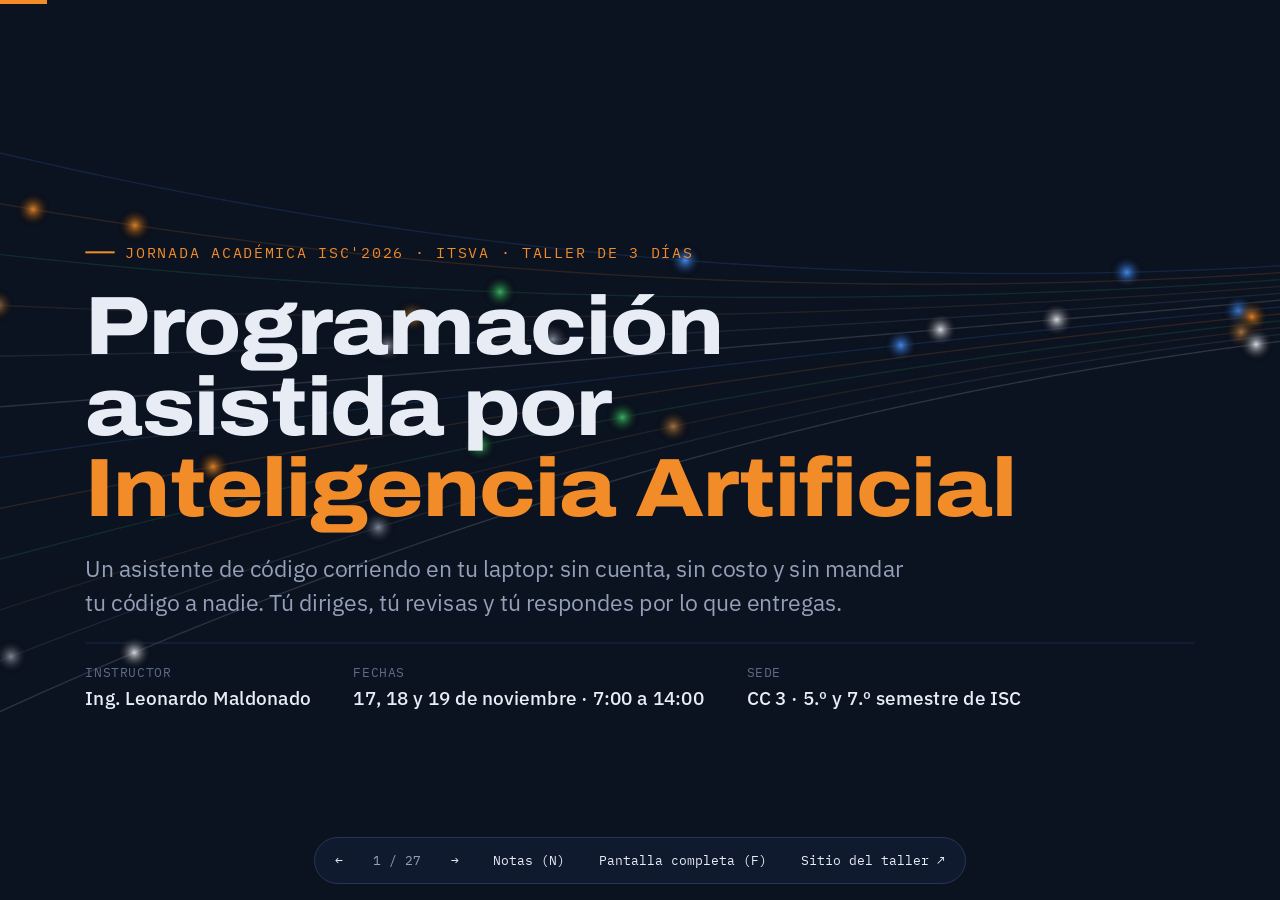
==== presentacion.html @ 558e0e66 "Presentación del taller con motion graphics sobre LLM y Ollama 27 diapositivas en presentacion.html:" ====
<!doctype html>
<html lang="es">
<head>
<meta charset="utf-8">
<meta name="viewport" content="width=device-width, initial-scale=1">
<title>Programación asistida por IA · Presentación · ITSVA</title>
<link rel="preconnect" href="https://fonts.googleapis.com">
<link rel="preconnect" href="https://fonts.gstatic.com" crossorigin>
<link rel="stylesheet" href="https://fonts.googleapis.com/css2?family=Archivo:wdth,wght@62..125,300..900&family=IBM+Plex+Mono:wght@400;500;600&family=IBM+Plex+Sans:wght@400;500;600&display=swap">
<style>
/* Escenario fijo 1920×1080 escalado al viewport; una diapositiva activa a la vez.
   Teclas: ← → espacio · N notas · F pantalla completa. Hash #sN enlaza una diapositiva. */
:root{
  color-scheme: dark;
  --ink:#0b1220; --ink-2:#121c31; --ink-3:#18243d; --line:#26365a;
  --paper:#e8edf5; --muted:#93a0b8; --dim:#5d6b86;
  --orange:#f28c28; --blue:#4a94ff; --green:#3fbf6a; --brown:#b07a45; --slate:#8a94a6;
  --alert:#ff6b5e; --aqua:#3cc6c0; --violet:#a98bff;
  --display:'Archivo','Arial Narrow','Helvetica Neue',Arial,sans-serif;
  --body:'IBM Plex Sans','Segoe UI',Roboto,Helvetica,Arial,sans-serif;
  --mono:'IBM Plex Mono',ui-monospace,'SFMono-Regular',Menlo,Consolas,monospace;
}
html,body{height:100%}
body{margin:0;background:var(--ink);color:var(--paper);font-family:var(--body);overflow:hidden;-webkit-font-smoothing:antialiased}
*{box-sizing:border-box}
h1,h2,h3,p{margin:0}
.viewport{position:fixed;inset:0;display:grid;place-items:center;overflow:hidden}
.stage{position:absolute;left:50%;top:50%;width:1920px;height:1080px;transform-origin:center center;transform:translate(-50%,-50%)}

/* ---------- diapositivas ---------- */
.slide{position:absolute;inset:0;padding:120px 128px 150px;display:flex;flex-direction:column;gap:44px;
  opacity:0;visibility:hidden;transform:translateX(40px);transition:opacity .55s ease,transform .55s cubic-bezier(.2,.7,.2,1),visibility 0s linear .55s;background:var(--ink)}
.slide.active{opacity:1;visibility:visible;transform:none;transition:opacity .55s ease,transform .55s cubic-bezier(.2,.7,.2,1),visibility 0s}
.slide.prev{transform:translateX(-40px)}
.slide .notes{display:none}

.eyebrow{font-family:var(--mono);font-size:22px;letter-spacing:.14em;text-transform:uppercase;color:var(--orange);display:flex;align-items:center;gap:16px}
.eyebrow::before{content:"";width:44px;height:3px;background:currentColor}
.h-xl{font-family:var(--display);font-stretch:112%;font-weight:800;font-size:124px;line-height:.98;letter-spacing:-.01em;text-wrap:balance}
.h-l{font-family:var(--display);font-stretch:108%;font-weight:750;font-size:76px;line-height:1.04;letter-spacing:-.005em;text-wrap:balance;max-width:1500px}
.h-m{font-family:var(--display);font-stretch:100%;font-weight:700;font-size:36px;line-height:1.15}
.lead{font-size:34px;line-height:1.45;color:var(--muted);max-width:1250px}
.body{font-size:27px;line-height:1.5;color:var(--muted)}
.mono{font-family:var(--mono)}
.o{color:var(--orange)} .b{color:var(--blue)} .g{color:var(--green)} .a{color:var(--alert)} .v{color:var(--violet)}
.dim-t{color:var(--dim)}

/* revelado escalonado */
.r{opacity:0;transform:translateY(26px)}
.active .r{animation:rise .8s cubic-bezier(.2,.7,.2,1) forwards;animation-delay:var(--d,0s)}
@keyframes rise{to{opacity:1;transform:none}}
@keyframes grow{to{transform:scaleX(1)}}
@keyframes blink{50%{opacity:0}}

/* ---------- portada ---------- */
#fiber,#fiber2{position:absolute;inset:0;width:1920px;height:1080px}
.cover{justify-content:flex-end;gap:36px}
.cover .h-xl{max-width:1500px}
.cover-meta{display:flex;gap:64px;align-items:flex-end;border-top:1px solid var(--line);padding-top:32px}
.cover-meta div{display:flex;flex-direction:column;gap:6px}
.cover-meta .k{font-family:var(--mono);font-size:19px;color:var(--dim);letter-spacing:.1em;text-transform:uppercase}
.cover-meta .v{font-size:29px;font-weight:500;color:var(--paper)}

/* ---------- divisores ---------- */
.divider{justify-content:center;gap:28px}
.divider .num{font-family:var(--display);font-stretch:125%;font-weight:900;font-size:260px;line-height:.8;color:transparent;-webkit-text-stroke:2px var(--line)}
.divider .h-xl{font-size:110px}
.divider .strand{position:absolute;left:0;right:0;top:50%;height:2px;background:linear-gradient(90deg,transparent,var(--orange) 40%,transparent);opacity:0}
.divider.active .strand{animation:strand 2.2s ease-out .2s forwards}
@keyframes strand{0%{opacity:0;transform:scaleX(0)}40%{opacity:.6}100%{opacity:.18;transform:scaleX(1)}}

/* ---------- quién soy ---------- */
.me{display:grid;grid-template-columns:1fr 760px;gap:80px;align-items:start;flex:1}
.me-id{display:flex;flex-direction:column;gap:30px;min-width:0}
.skills{display:flex;flex-direction:column;gap:22px}
.skill{border-left:4px solid var(--c);background:var(--ink-2);border-radius:0 14px 14px 0;padding:26px 30px;display:flex;flex-direction:column;gap:16px}
.skill h3{font-family:var(--display);font-weight:700;font-size:32px}
.skill p{font-size:24px;line-height:1.45;color:var(--muted)}
.chips{display:flex;flex-wrap:wrap;gap:8px}
.chips span{font-family:var(--mono);font-size:20px;padding:7px 12px;border-radius:5px;background:var(--ink-3);color:var(--paper)}

/* ---------- agenda 3 días ---------- */
.days{display:grid;grid-template-columns:repeat(3,1fr);gap:28px}
.day{background:var(--ink-2);border:1px solid var(--line);border-top:5px solid var(--c);border-radius:16px;padding:28px 30px;display:flex;flex-direction:column;gap:14px}
.day .k{font-family:var(--mono);font-size:19px;letter-spacing:.12em;text-transform:uppercase;color:var(--c)}
.day h3{font-family:var(--display);font-weight:700;font-size:36px;line-height:1.1}
.day ul{margin:6px 0 0;padding:0;list-style:none;display:flex;flex-direction:column;gap:9px}
.day li{display:grid;grid-template-columns:120px 1fr;gap:14px;font-size:22px;line-height:1.35;color:var(--muted)}
.day li b{font-family:var(--mono);font-weight:500;color:var(--dim);font-size:19px;padding-top:2px}
.day li.hot{color:var(--paper)}
.day li.hot b{color:var(--c)}
.ag-bar{display:flex;height:16px;gap:4px}
.ag-bar span{flex:var(--w) 1 0;background:var(--c);border-radius:4px;transform-origin:left;transform:scaleX(0)}
.active .ag-bar span{animation:grow .7s cubic-bezier(.2,.7,.2,1) forwards;animation-delay:var(--d)}

/* ---------- nube vs local ---------- */
.vs{display:grid;grid-template-columns:1fr 1fr;gap:40px}
.vs-col{background:var(--ink-2);border:1px solid var(--line);border-radius:18px;padding:26px 30px 30px;display:flex;flex-direction:column;gap:12px}
.vs-col.local{border-color:var(--green)}
.vs-svg{width:100%;height:auto}
.vs-svg .vt{font-family:var(--body);font-size:24px;font-weight:600;fill:var(--paper)}
.vs-svg .vs-sub{font-family:var(--mono);font-size:18px;fill:var(--muted)}
.vs-col h3{font-family:var(--display);font-weight:700;font-size:34px}
.vs-list{margin:0;padding-left:26px;font-size:24px;line-height:1.6;color:var(--muted)}

/* ---------- LLM: siguiente token ---------- */
.tok{display:grid;grid-template-columns:1fr 640px;gap:64px;align-items:start}
.tok-left{display:flex;flex-direction:column;gap:26px}
.tok-prompt{background:#070c16;border:1px solid var(--line);border-radius:14px;padding:26px 30px;font-size:34px;font-family:var(--mono)}
.tok-prompt .kw{color:var(--blue)}
.tok-cur{color:var(--orange);animation:blink 1s steps(1) infinite}
.tok-bars{display:flex;flex-direction:column;gap:14px}
.tb{display:grid;grid-template-columns:200px 1fr 90px;gap:18px;align-items:center;font-size:28px}
.tb span{font-family:var(--mono);color:var(--muted)}
.tb i{height:30px;border-radius:6px;background:var(--line);width:calc(var(--p) * 1%);transform-origin:left;transform:scaleX(0)}
.active .tb i{animation:grow .8s cubic-bezier(.2,.7,.2,1) forwards;animation-delay:var(--d)}
.tb b{font-family:var(--mono);font-weight:500;color:var(--muted);font-size:24px}
.tb.top span,.tb.top b{color:var(--orange)} .tb.top i{background:var(--orange)}
.tok-note{font-size:20px;color:var(--dim)}
.tok-right{display:flex;flex-direction:column;gap:18px}
.tk{background:var(--ink-2);border:1px solid var(--line);border-radius:14px;padding:22px 26px;display:flex;flex-direction:column;gap:8px}
.tk .k{font-family:var(--mono);font-size:18px;letter-spacing:.1em;text-transform:uppercase;color:var(--orange)}
.tk p{font-size:24px;line-height:1.45;color:var(--muted)} .tk p b{color:var(--paper)}

/* ---------- LLM: tokens y ventana de contexto ---------- */
.ctx{display:flex;flex-direction:column;gap:34px}
.toks{display:flex;flex-wrap:wrap;gap:10px;font-family:var(--mono);font-size:26px}
.toks span{padding:10px 14px;border-radius:8px;background:var(--ink-2);border:1px solid var(--line);opacity:0;transform:scale(.6)}
.active .toks span{animation:pop .45s cubic-bezier(.2,.8,.2,1.3) forwards;animation-delay:calc(.5s + var(--i) * .09s)}
.toks span:nth-child(odd){color:var(--blue)} .toks span:nth-child(even){color:var(--aqua)}
@keyframes pop{to{opacity:1;transform:none}}
.toks-note{font-size:22px;color:var(--dim);display:flex;gap:12px;align-items:center}
.window{position:relative;padding:30px 0 10px}
.win-track{display:grid;grid-template-columns:repeat(14,1fr);gap:8px}
.win-track span{height:54px;border-radius:8px;background:var(--ink-3);border:1px solid var(--line);display:grid;place-items:center;font-family:var(--mono);font-size:19px;color:var(--dim);transition:opacity .4s}
.win-track span.old{opacity:.25}
.win-frame{position:absolute;top:18px;height:78px;border:3px solid var(--orange);border-radius:12px;width:calc((100% - 8px * 13) / 14 * 6 + 8px * 5 + 24px);left:-12px;box-shadow:0 0 0 6px rgba(242,140,40,.12)}
.active .win-frame{animation:slide 7s cubic-bezier(.4,0,.2,1) 2.4s infinite alternate}
@keyframes slide{to{transform:translateX(calc((100% - 24px) / 6 * 8 + 8px * 8))}}
.win-frame::after{content:"lo que el modelo ve ahora";position:absolute;left:0;top:-36px;font-family:var(--mono);font-size:17px;letter-spacing:.1em;text-transform:uppercase;color:var(--orange);white-space:nowrap}
.win-cap{display:grid;grid-template-columns:1fr 1fr;gap:28px;margin-top:10px}
.win-cap div{background:var(--ink-2);border:1px solid var(--line);border-radius:14px;padding:20px 26px;font-size:24px;line-height:1.45;color:var(--muted)}
.win-cap b{color:var(--paper)}

/* ---------- LLM: entrenamiento → pesos ---------- */
.train{width:1664px;height:470px}
.train rect.box{fill:var(--ink-2);stroke:var(--line);stroke-width:2}
.train rect.main{fill:#0e1626;stroke:var(--orange);stroke-width:3}
.train .k{font-family:var(--mono);font-size:17px;letter-spacing:.12em;fill:var(--dim)}
.train .t{font-family:var(--body);font-size:22px;font-weight:500;fill:var(--paper)}
.train .s{font-family:var(--mono);font-size:18px;fill:var(--muted)}
.train .big{font-family:var(--display);font-weight:800;font-size:38px;fill:var(--orange)}
.train .l{fill:none;stroke:var(--line);stroke-width:3}
.train .w{fill:var(--line);opacity:.35}
.active .train .w{animation:light 2.6s ease-in-out infinite;animation-delay:calc(var(--i) * .13s)}
@keyframes light{0%,100%{fill:var(--line);opacity:.35}50%{fill:var(--orange);opacity:1}}
.train .gear{transform-box:fill-box;transform-origin:center}
.active .train .gear{animation:spin 6s linear infinite}
@keyframes spin{to{transform:rotate(360deg)}}

/* ---------- LLM: Ollama ---------- */
.olla{width:1664px;height:440px}
.olla rect{fill:var(--ink-2);stroke:var(--line);stroke-width:2}
.olla rect.ol-main{fill:#0e1626;stroke:var(--orange);stroke-width:3}
.olla rect.ol-in{fill:var(--ink-3)} .olla rect.ol-in.hl{stroke:var(--orange)} .olla rect.me{stroke:var(--green)}
.olla .ol-l{fill:none;stroke:var(--line);stroke-width:3}
.olla .ol-k{font-family:var(--mono);font-size:17px;letter-spacing:.12em;fill:var(--dim)}
.olla .ol-t{font-family:var(--body);font-size:22px;font-weight:500;fill:var(--paper)}
.olla .ol-s{font-family:var(--mono);font-size:18px;fill:var(--muted)}
.olla .ol-c{font-family:var(--mono);font-size:20px;fill:var(--orange)}
.olla .ol-big{font-family:var(--display);font-weight:800;font-size:40px;fill:var(--orange)}

/* ---------- LLM: memoria ---------- */
.ram{position:relative;display:flex;flex-direction:column;gap:16px;padding-top:40px;--lab:520px}
.ram-axis{position:absolute;left:var(--lab);right:0;top:0;height:100%;pointer-events:none}
.ram-axis span{position:absolute;left:calc(var(--x) * 1%);top:0;transform:translateX(-50%);white-space:nowrap;font-family:var(--mono);font-size:18px;color:var(--dim)}
.ram-axis span::after{content:"";position:absolute;left:50%;top:30px;height:340px;border-left:1px dashed var(--line)}
.ram-axis span:last-child::after{left:100%}
.ram-row{display:grid;grid-template-columns:var(--lab) 1fr;align-items:center}
.ram-n{font-family:var(--mono);font-size:24px;color:var(--paper);display:flex;flex-direction:column;gap:2px}
.ram-n small{font-family:var(--body);font-size:18px;color:var(--dim)}
.ram-t{display:flex;align-items:center;gap:14px}
.ram-t i{display:block;height:34px;width:calc(var(--w) * 1%);background:var(--blue);border-radius:0 6px 6px 0;transform-origin:left;transform:scaleX(0)}
.active .ram-t i{animation:grow .8s cubic-bezier(.2,.7,.2,1) forwards;animation-delay:var(--d)}
.ram-t b{font-family:var(--mono);font-weight:500;font-size:22px;color:var(--muted)}
.ram-row.hot .ram-t i{background:var(--orange)} .ram-row.hot .ram-n,.ram-row.hot .ram-t b{color:var(--orange)}
.ram-row.ok .ram-t i{background:var(--green)}
.ram-line{margin-left:var(--lab);display:flex;justify-content:flex-end;border-top:3px solid var(--alert);padding-top:10px}
.ram-line span{font-size:20px;color:var(--alert)}
.ram-foot .body{font-size:22px;max-width:1400px}

/* ---------- LLM: alucinación ---------- */
.halu{display:grid;grid-template-columns:1fr 620px;gap:60px;align-items:start}
.chat{display:flex;flex-direction:column;gap:16px}
.q{align-self:flex-end;background:#1d3b6e;border-radius:18px 18px 4px 18px;padding:18px 26px;font-size:27px;max-width:85%}
.ai{background:#070c16;border:1px solid var(--line);border-radius:14px;padding:26px 30px;font-family:var(--mono);font-size:21px;line-height:1.7;color:var(--paper);white-space:pre-wrap;overflow:hidden;position:relative;min-height:180px}
.ai .cur{display:inline-block;width:12px;height:24px;background:var(--orange);vertical-align:-4px;animation:blink 1s steps(1) infinite}
.stamp{position:absolute;right:26px;bottom:22px;transform:rotate(-6deg) scale(2);opacity:0;border:4px solid var(--alert);color:var(--alert);border-radius:10px;padding:8px 18px;font-family:var(--display);font-weight:800;font-size:30px;letter-spacing:.04em;text-transform:uppercase;background:rgba(7,12,22,.85)}
.active .stamp{animation:stamp .5s cubic-bezier(.2,.8,.2,1.2) forwards;animation-delay:var(--d,5.5s)}
@keyframes stamp{to{opacity:1;transform:rotate(-6deg) scale(1)}}
.halu-right{display:flex;flex-direction:column;gap:18px}
.lim-col{background:var(--ink-2);border:1px solid var(--line);border-radius:16px;padding:28px 30px;display:flex;flex-direction:column;gap:16px}
.lim-col.ok{border-color:var(--green)}
.lim-col .k{font-family:var(--mono);font-size:19px;letter-spacing:.1em;text-transform:uppercase}
.lim-col ul{margin:0;padding-left:26px;display:flex;flex-direction:column;gap:12px;font-size:25px;line-height:1.4;color:var(--muted)}
.lim{display:grid;grid-template-columns:repeat(3,1fr);gap:26px}

/* ---------- tres piezas / reglas ---------- */
.tools3{display:grid;grid-template-columns:repeat(3,1fr);gap:28px}
.tool{background:var(--ink-2);border:1px solid var(--line);border-radius:16px;padding:34px 30px;display:flex;flex-direction:column;gap:12px}
.tool .k{font-family:var(--mono);font-size:18px;color:var(--dim);text-transform:uppercase;letter-spacing:.1em}
.tool .h-m{font-size:34px} .tool .h-m small{font-size:20px;color:var(--orange);font-weight:500;margin-left:8px}
.tool p{font-size:24px;line-height:1.45;color:var(--muted)}
.rules{display:grid;grid-template-columns:1fr 1fr;gap:34px;flex:1}
.rule{border:2px dashed var(--c);border-radius:20px;padding:40px 44px;display:flex;flex-direction:column;gap:18px;background:var(--ink-2)}
.rule .n{font-family:var(--display);font-weight:900;font-size:110px;line-height:.9;color:var(--c)}
.rule h3{font-family:var(--display);font-weight:750;font-size:46px;line-height:1.1}
.rule p{font-size:26px;line-height:1.5;color:var(--muted)} .rule p b{color:var(--paper)}
.bad{font-size:28px;display:flex;gap:16px;align-items:center;border:1px dashed var(--alert);border-radius:12px;padding:20px 28px;align-self:flex-start}

/* ---------- instalación ---------- */
.case{display:grid;grid-template-columns:1fr 1fr;gap:40px;flex:1;min-height:0}
.pane{display:flex;flex-direction:column;gap:16px;min-width:0}
.pane .k{font-family:var(--mono);font-size:19px;letter-spacing:.12em;text-transform:uppercase;color:var(--dim)}
.steps{margin:0;padding:0;list-style:none;counter-reset:s;display:flex;flex-direction:column;gap:22px}
.steps[start="5"]{counter-reset:s 4}
.steps li{counter-increment:s;display:grid;grid-template-columns:56px 1fr;column-gap:20px;row-gap:6px}
.steps li::before{content:counter(s);grid-row:span 3;width:52px;height:52px;border-radius:50%;border:3px solid var(--orange);display:grid;place-items:center;font-family:var(--display);font-weight:800;font-size:24px;color:var(--orange)}
.steps b{font-family:var(--display);font-size:30px;font-weight:700}
.steps span{font-size:22px;color:var(--muted)} .steps span.mono{color:var(--orange);font-size:21px}

/* ---------- prompt ---------- */
.anat{display:grid;grid-template-columns:repeat(3,1fr);gap:22px}
.an{border-left:5px solid var(--c);background:var(--ink-2);border-radius:0 14px 14px 0;padding:22px 26px;display:flex;flex-direction:column;gap:10px}
.an .k{font-family:var(--mono);font-size:18px;letter-spacing:.1em;text-transform:uppercase;color:var(--c)}
.an p{font-size:24px;line-height:1.4}
.modes{display:grid;grid-template-columns:repeat(3,1fr);gap:26px}
.mode{background:var(--ink-2);border:1px solid var(--line);border-radius:16px;padding:28px 30px;display:flex;flex-direction:column;gap:12px}
.mode h3{font-family:var(--display);font-weight:700;font-size:34px}
.mode p{font-size:23px;line-height:1.45;color:var(--muted)}
.mode.off{opacity:.55;border-style:dashed;border-color:var(--alert)}
kbd{align-self:flex-start;font-family:var(--mono);font-size:20px;padding:6px 12px;border:1px solid var(--line);border-bottom-width:3px;border-radius:8px;color:var(--orange)}
.editor{background:#070c16;border:1px solid var(--line);border-radius:14px;padding:22px 26px;font-family:var(--mono);font-size:24px;line-height:1.8}
.editor .ln{display:flex;gap:22px;white-space:pre}
.editor .ln i{font-style:normal;color:var(--dim);width:24px;text-align:right}
.editor .c{color:var(--dim)} .editor .kw{color:var(--blue)}
.editor .ghost{color:var(--dim);opacity:0} .editor .ghost .kw{color:var(--dim)}
.active .editor .ghost{animation:ghost 4s ease 1.6s infinite}
@keyframes ghost{0%,8%{opacity:0}15%,85%{opacity:.75}100%{opacity:0}}

/* ---------- ciclo y reto ---------- */
.cycle{display:grid;grid-template-columns:1fr 760px;gap:60px;align-items:start}
.loop{display:flex;flex-wrap:wrap;gap:14px;align-items:center;font-size:24px;color:var(--muted)}
.loop span{background:var(--ink-2);border:1px solid var(--line);border-radius:999px;padding:10px 20px}
.loop b{color:var(--paper);font-weight:600} .loop i{font-style:normal;color:var(--orange)}
.reto{background:#f3f5f9;color:#1b2333;border-radius:16px;overflow:hidden;font-family:var(--body)}
.reto .rh{background:#4f46e5;color:#fff;font-weight:700;font-size:22px;padding:14px 20px;display:flex;justify-content:space-between}
.reto .rh span{font-size:15px;font-weight:600;background:#fff;color:#4f46e5;border-radius:999px;padding:2px 10px}
.reto .code{background:#0f172a;color:#e2e8f0;font-family:var(--mono);font-size:17px;line-height:1.5;padding:16px 20px;white-space:pre}
.reto .code .kw{color:#7dd3fc}
.reto ul{margin:0;padding:14px 16px;list-style:none;display:flex;flex-direction:column;gap:8px}
.reto li{border-radius:10px;padding:10px 14px;font-size:18px;display:grid;grid-template-columns:28px 1fr;gap:8px;opacity:0;transform:translateX(-10px)}
.active .reto li{animation:rise .5s ease forwards;animation-delay:calc(1.6s + var(--i) * .35s)}
.reto li.ok{background:#e2f5e9;color:#14532d} .reto li.ko{background:#fde8e6;color:#7f1d1d}
.reto li b{font-weight:800}
.reto li small{display:block;font-family:var(--mono);font-size:14px;opacity:.8}
.reto .fin{margin:0 16px 16px;border-radius:10px;padding:12px 16px;font-size:18px;font-weight:600;background:#fde8e6;color:#7f1d1d;opacity:0}
.active .reto .fin{animation:rise .5s ease forwards;animation-delay:3.4s}

/* ---------- día 2 y día 3 ---------- */
.four{display:grid;grid-template-columns:repeat(4,1fr);gap:24px}
.f{background:var(--ink-2);border:1px solid var(--line);border-top:5px solid var(--c);border-radius:16px;padding:28px 28px;display:flex;flex-direction:column;gap:12px}
.f .k{font-family:var(--mono);font-size:18px;letter-spacing:.1em;text-transform:uppercase;color:var(--c)}
.f h3{font-family:var(--display);font-weight:700;font-size:32px;line-height:1.1}
.f p{font-size:22px;line-height:1.45;color:var(--muted)} .f p b{color:var(--paper)}
.path{display:grid;grid-template-columns:repeat(5,1fr);gap:24px;position:relative}
.path::before{content:"";position:absolute;left:0;right:0;top:30px;height:2px;background:var(--line)}
.leg{position:relative;display:flex;flex-direction:column;gap:12px}
.leg .dot{width:62px;height:62px;border-radius:50%;background:var(--ink);border:3px solid var(--c);display:grid;place-items:center;font-family:var(--display);font-weight:800;font-size:28px;color:var(--c)}
.leg h3{font-family:var(--display);font-weight:700;font-size:32px}
.leg p{font-size:22px;line-height:1.45;color:var(--muted)}
.path .wire{position:absolute;left:0;right:0;top:30px;height:2px;overflow:hidden}
.path .wire::after{content:"";position:absolute;top:0;left:-200px;width:200px;height:2px;background:linear-gradient(90deg,transparent,var(--orange))}
.active .path .wire::after{animation:pulse 3s linear infinite 1s}
@keyframes pulse{to{left:100%}}

/* ---------- cierre ---------- */
.close{justify-content:center}
.close .h-xl{font-size:140px}
.contact{display:flex;gap:56px;border-top:1px solid var(--line);padding-top:30px}
.contact div{display:flex;flex-direction:column;gap:6px}
.contact .k{font-family:var(--mono);font-size:19px;color:var(--dim);letter-spacing:.1em;text-transform:uppercase}
.contact .v{font-size:30px;font-weight:500;user-select:all;color:var(--paper)}

/* ---------- reloj ---------- */
.warm{display:grid;grid-template-columns:1fr 420px;gap:60px;align-items:center}
.tasks{margin:0;padding-left:34px;display:flex;flex-direction:column;gap:26px;font-size:28px;line-height:1.45;color:var(--muted)}
.tasks b{color:var(--paper);font-weight:500}
.timer{all:unset;cursor:pointer;width:380px;height:380px;border-radius:50%;border:6px solid var(--orange);display:flex;flex-direction:column;align-items:center;justify-content:center;gap:8px;justify-self:center}
.timer:focus-visible{outline:3px solid var(--paper);outline-offset:6px}
.timer .t-num{font-family:var(--display);font-weight:800;font-size:110px;font-variant-numeric:tabular-nums;line-height:1}
.timer .t-lbl{font-family:var(--mono);font-size:19px;color:var(--muted);text-transform:uppercase;letter-spacing:.1em}
.timer.run{border-color:var(--green)} .timer.done{border-color:var(--alert)}

/* ---------- controles ---------- */
.progress{position:fixed;left:0;right:0;top:0;height:4px;z-index:5}
.progress i{display:block;height:100%;background:var(--orange);width:0;transition:width .5s ease}
.hud{position:fixed;left:50%;bottom:calc(16px + env(safe-area-inset-bottom,0px));transform:translateX(-50%);display:flex;gap:6px;align-items:center;background:rgba(18,28,49,.92);border:1px solid var(--line);border-radius:999px;padding:6px;z-index:6;transition:opacity .4s;font-family:var(--mono);font-size:13px;max-width:calc(100vw - 32px)}
.hud.idle{opacity:0}
.hud button,.hud a{all:unset;cursor:pointer;color:var(--paper);padding:8px 14px;border-radius:999px;white-space:nowrap}
.hud button:hover,.hud a:hover{background:var(--ink-3)}
.hud button:focus-visible{outline:2px solid var(--orange);outline-offset:1px}
.hud .count{color:var(--muted);padding:0 10px;font-variant-numeric:tabular-nums;white-space:nowrap}
.notes-panel{position:fixed;left:16px;right:16px;bottom:calc(72px + env(safe-area-inset-bottom,0px));max-width:900px;margin:0 auto;background:rgba(7,12,22,.96);border:1px solid var(--line);border-radius:14px;padding:18px 22px;font-size:16px;line-height:1.55;color:var(--paper);z-index:6;max-height:40vh;overflow:auto}
.notes-panel b{font-family:var(--mono);font-size:12px;letter-spacing:.12em;text-transform:uppercase;color:var(--orange);display:block;margin-bottom:6px}
@media (max-width:640px){.hud .hide-sm{display:none}}
@media (prefers-reduced-motion: reduce){
  .r,.toks span,.reto li,.reto .fin,.stamp{opacity:1!important;transform:none!important;animation:none!important}
  .slide{transition:none}
  .win-frame,.train .w,.train .gear,.editor .ghost,.ai .cur,.path .wire::after,.tok-cur{animation:none!important}
}
</style>
</head>
<body>

<div class="progress"><i id="bar"></i></div>
<div class="viewport" id="vp">
<div class="stage" id="stage">

<!-- 1 · PORTADA -->
<section class="slide cover">
  <canvas id="fiber" width="1920" height="1080" aria-hidden="true"></canvas>
  <p class="eyebrow r" style="--d:.3s">Jornada Académica ISC'2026 · ITSVA · Taller de 3 días</p>
  <h1 class="h-xl r" style="--d:.45s">Programación asistida por <span class="o">Inteligencia Artificial</span></h1>
  <p class="lead r" style="--d:.65s">Un asistente de código corriendo en tu laptop: sin cuenta, sin costo y sin mandar tu código a nadie. Tú diriges, tú revisas y tú respondes por lo que entregas.</p>
  <div class="cover-meta r" style="--d:.85s">
    <div><span class="k">Instructor</span><span class="v">Ing. Leonardo Maldonado</span></div>
    <div><span class="k">Fechas</span><span class="v">17, 18 y 19 de noviembre · 7:00 a 14:00</span></div>
    <div><span class="k">Sede</span><span class="v">CC 3 · 5.º y 7.º semestre de ISC</span></div>
  </div>
  <aside class="notes">Bienvenida. Pide que conecten la laptop al cargador. A mano alzada: ¿quién ya tiene Ollama o VS Code instalado? Eso define cuánto tiempo darle al bloque de instalación. Recuerda el sitio del taller: todo lo que se ve aquí está ahí, con los ejercicios.</aside>
</section>

<!-- 2 · QUIÉN SOY -->
<section class="slide">
  <p class="eyebrow r">Quién soy</p>
  <div class="me">
    <div class="me-id">
      <h2 class="h-l r" style="--d:.1s">Leonardo Rodrigo<br>Maldonado López</h2>
      <p class="lead r" style="--d:.25s">De <span class="o">Valladolid, Yucatán</span>. Administrador de sistemas y desarrollador full-stack freelance.</p>
      <p class="body r" style="--d:.4s">Uso IA para programar todos los días, en la nube y en local. También la he visto fallar con total seguridad. De eso trata este taller: sacarle provecho sin dejar de pensar.</p>
    </div>
    <div class="skills">
      <div class="skill r" style="--d:.35s;--c:var(--blue)"><h3>Desarrollo</h3><div class="chips"><span>PHP · Laravel</span><span>JavaScript</span><span>React Native</span><span>Python</span><span>MongoDB</span><span>Linux</span></div></div>
      <div class="skill r" style="--d:.5s;--c:var(--orange)"><h3>Redes y telecom</h3><div class="chips"><span>OLT GPON</span><span>MikroTik</span><span>Fibra óptica</span></div></div>
      <div class="skill r" style="--d:.65s;--c:var(--green)"><h3>Docencia</h3><p>Talleres en el Tecnológico de Valladolid y en la Universidad de Oriente: desarrollo web con IA, Python, MongoDB y Laravel.</p></div>
    </div>
  </div>
  <aside class="notes">Un minuto. Lo importante: no vienen a ver teoría. En tres días salen con un asistente funcionando, 13 ejercicios resueltos y una app hecha por ellos con la IA.</aside>
</section>

<!-- 3 · AGENDA -->
<section class="slide">
  <p class="eyebrow r">Agenda · 3 días · 7:00 a 14:00</p>
  <h2 class="h-l r" style="--d:.1s">De aprender a pedir, a construir una app completa</h2>
  <div class="ag-bar r" style="--d:.2s">
    <span style="--w:1;--c:var(--blue);--d:.4s"></span>
    <span style="--w:1;--c:var(--orange);--d:.55s"></span>
    <span style="--w:1;--c:var(--green);--d:.7s"></span>
  </div>
  <div class="days">
    <div class="day r" style="--d:.35s;--c:var(--blue)">
      <span class="k">Martes 17 · Día 1</span><h3>Fundamentos y buen prompting</h3>
      <ul>
        <li><b>7:00</b>Cómo funciona un LLM. Tokens, contexto, alucinaciones</li>
        <li><b>7:30</b>Instalar Ollama + Continue, sin cuentas</li>
        <li class="hot"><b>8:15</b>Anatomía de un prompt · Ejercicios 1 y 2</li>
        <li class="hot"><b>9:45</b>Función a partir de requisitos · Ejercicio 3</li>
        <li class="hot"><b>12:00</b>IA dentro del editor y el peso del contexto · 4 y 5</li>
        <li><b>13:15</b>Cierre y bitácora de prompts</li>
      </ul>
    </div>
    <div class="day r" style="--d:.5s;--c:var(--orange)">
      <span class="k">Miércoles 18 · Día 2</span><h3>Depurar, refactorizar, probar y asegurar</h3>
      <ul>
        <li class="hot"><b>7:20</b>Depuración guiada · Ejercicio 6</li>
        <li class="hot"><b>8:30</b>Refactorizar sin romper nada · 7</li>
        <li class="hot"><b>9:45</b>¿Falla el código o la prueba? · 8</li>
        <li class="hot"><b>12:00</b>Documentar sin inventar · 9</li>
        <li class="hot"><b>13:00</b>Seguridad en el navegador · 10</li>
      </ul>
    </div>
    <div class="day r" style="--d:.65s;--c:var(--green)">
      <span class="k">Jueves 19 · Día 3</span><h3>Proyecto integrador, límites y ética</h3>
      <ul>
        <li><b>7:00</b>Flujo de trabajo: planear → por partes → probar</li>
        <li class="hot"><b>7:30</b>Gestor de tareas v1 · Ejercicio 11</li>
        <li class="hot"><b>9:45</b>v2: pruebas primero · 12</li>
        <li class="hot"><b>12:00</b>Alucinaciones, privacidad y ética · 13</li>
        <li><b>12:45</b>Demos de 3 minutos por equipo</li>
        <li><b>13:30</b>Cierre y siguientes pasos</li>
      </ul>
    </div>
  </div>
  <aside class="notes">Descanso a las 9:30 y comida de 11:00 a 12:00 los tres días. Los números son los ejercicios del sitio; cada día cierran con bitácora: 3 prompts que funcionaron y 1 que falló, con la razón.</aside>
</section>

<!-- 4 · DIVISOR 01 -->
<section class="slide divider">
  <div class="strand"></div>
  <span class="num r">01</span>
  <h2 class="h-xl r" style="--d:.15s">¿Qué es una IA local?</h2>
  <p class="lead r" style="--d:.3s">La misma idea que ChatGPT, pero el modelo vive en tu computadora.</p>
  <aside class="notes">Transición corta.</aside>
</section>

<!-- 5 · NUBE VS LOCAL -->
<section class="slide">
  <p class="eyebrow r">Nube contra local</p>
  <h2 class="h-l r" style="--d:.1s">Tu código no tiene que salir de tu laptop</h2>
  <div class="vs">
    <div class="vs-col r" style="--d:.25s">
      <svg class="vs-svg" viewBox="0 0 760 300" role="img" aria-label="Tu laptop envía el código a un servidor en la nube y recibe la respuesta">
        <rect x="20" y="110" width="200" height="130" rx="12" fill="#121c31" stroke="#26365a" stroke-width="2"/>
        <text x="120" y="170" text-anchor="middle" class="vt">Tu laptop</text>
        <text x="120" y="200" text-anchor="middle" class="vs-sub">VS Code</text>
        <path id="up" d="M230 150 C 360 60, 420 60, 540 110" fill="none" stroke="#26365a" stroke-width="3" stroke-dasharray="6 8"/>
        <path id="down" d="M540 200 C 420 260, 360 260, 230 210" fill="none" stroke="#26365a" stroke-width="3" stroke-dasharray="6 8"/>
        <circle r="8" fill="#ff6b5e"><animateMotion dur="1.8s" repeatCount="indefinite"><mpath href="#up"/></animateMotion></circle>
        <circle r="8" fill="#4a94ff"><animateMotion dur="1.8s" begin=".9s" repeatCount="indefinite"><mpath href="#down"/></animateMotion></circle>
        <path d="M560 160 a50 50 0 0 1 90 -30 a45 45 0 0 1 80 35 a38 38 0 0 1 -10 75 h-150 a40 40 0 0 1 -10 -80z" fill="#121c31" stroke="#4a94ff" stroke-width="2"/>
        <text x="645" y="200" text-anchor="middle" class="vt">Servidor</text>
        <text x="385" y="50" text-anchor="middle" class="vs-sub" style="fill:#ff6b5e">tu código viaja</text>
      </svg>
      <h3>IA en la nube</h3>
      <ul class="vs-list"><li>Necesita internet y una cuenta</li><li>Gratis con límites, o de pago</li><li>Modelos enormes: respuestas mejores</li></ul>
    </div>
    <div class="vs-col local r" style="--d:.45s">
      <svg class="vs-svg" viewBox="0 0 760 300" role="img" aria-label="El modelo corre dentro de tu laptop junto a VS Code">
        <rect x="160" y="40" width="440" height="230" rx="16" fill="#121c31" stroke="#3fbf6a" stroke-width="2"/>
        <text x="380" y="80" text-anchor="middle" class="vt">Tu laptop</text>
        <rect x="200" y="110" width="160" height="120" rx="10" fill="#18243d" stroke="#26365a" stroke-width="2"/>
        <text x="280" y="176" text-anchor="middle" class="vs-sub">VS Code + Continue</text>
        <rect x="400" y="110" width="160" height="120" rx="10" fill="#18243d" stroke="#f28c28" stroke-width="2"/>
        <text x="480" y="168" text-anchor="middle" class="vt" style="fill:#f28c28">Ollama</text>
        <text x="480" y="196" text-anchor="middle" class="vs-sub">qwen2.5-coder</text>
        <path id="loc" d="M362 170 H398" stroke="#26365a" stroke-width="3"/>
        <circle r="7" fill="#3fbf6a"><animateMotion dur="1s" repeatCount="indefinite" keyPoints="0;1;0" keyTimes="0;.5;1" calcMode="linear"><mpath href="#loc"/></animateMotion></circle>
        <text x="380" y="295" text-anchor="middle" class="vs-sub" style="fill:#3fbf6a">localhost:11434 · sin internet · sin cuenta</text>
      </svg>
      <h3 class="g">IA local con Ollama</h3>
      <ul class="vs-list"><li>Funciona sin internet y sin cuenta</li><li>Gratis, sin límites de uso</li><li>Modelos pequeños: suficientes para aprender</li></ul>
    </div>
  </div>
  <aside class="notes">Ninguna es mejor en todo. En el trabajo uso las dos: la nube para tareas grandes, la local cuando hay datos de clientes o no hay internet. En el taller usamos la local porque nadie se queda sin cuenta y las laptops del CC 3 son limitadas. Plan B si una laptop no puede: mi equipo sirve el modelo en la red del salón.</aside>
</section>

<!-- 6 · DIVISOR LLM -->
<section class="slide divider">
  <div class="strand"></div>
  <span class="num r">LLM</span>
  <h2 class="h-xl r" style="--d:.15s">Cómo funciona la IA por dentro</h2>
  <p class="lead r" style="--d:.3s">Qué es un modelo de lenguaje, qué ve, qué no sabe y qué hace Ollama con él.</p>
  <aside class="notes">Veinte minutos de teoría antes de instalar. Si entienden estas cinco diapositivas, entienden por qué trabajamos con funciones pequeñas, un chat nuevo por ejercicio y siempre verificando.</aside>
</section>

<!-- 7 · SIGUIENTE TOKEN -->
<section class="slide">
  <p class="eyebrow r">Un LLM por dentro · 1 de 4</p>
  <h2 class="h-l r" style="--d:.1s">Un modelo de lenguaje predice la siguiente palabra</h2>
  <div class="tok">
    <div class="tok-left">
      <div class="tok-prompt r" style="--d:.25s"><span class="kw">function</span> sumar(a, b) { <span class="kw">return</span> a<span class="tok-cur">▍</span></div>
      <div class="tok-bars r" style="--d:.4s">
        <div class="tb top" style="--p:81;--d:.6s"><span>+ b;</span><i></i><b>81%</b></div>
        <div class="tb" style="--p:9;--d:.75s"><span>* b;</span><i></i><b>9%</b></div>
        <div class="tb" style="--p:5;--d:.9s"><span>- b;</span><i></i><b>5%</b></div>
        <div class="tb" style="--p:2;--d:1.05s"><span>;</span><i></i><b>2%</b></div>
      </div>
      <p class="tok-note r" style="--d:1.2s">Probabilidades de ejemplo, para ilustrar. “sumar” hace que “+ b” sea lo más probable… no lo más correcto.</p>
    </div>
    <div class="tok-right">
      <div class="tk r" style="--d:.5s"><span class="k">1 · Entrenamiento</span><p>Leyó una cantidad enorme de texto y código, y aprendió qué pedazo suele seguir a cuál.</p></div>
      <div class="tk r" style="--d:.65s"><span class="k">2 · Predicción</span><p>Al escribirle, calcula el pedazo más probable, lo agrega al final y repite. Una pieza a la vez.</p></div>
      <div class="tk r" style="--d:.8s"><span class="k">3 · Consecuencia</span><p>No “sabe” ni ejecuta nada: produce lo que <b>suena</b> correcto. Por eso a veces se equivoca con total seguridad.</p></div>
    </div>
  </div>
  <aside class="notes">La idea más importante del taller: el modelo no razona como una persona ni corre el código. Predice texto. Si el patrón más común en lo que leyó es dividir entre length, dividirá entre length aunque tú necesites otra cosa. Si nunca vio tu archivo, inventará nombres de variables.</aside>
</section>

<!-- 8 · TOKENS Y CONTEXTO -->
<section class="slide">
  <p class="eyebrow r">Un LLM por dentro · 2 de 4</p>
  <h2 class="h-l r" style="--d:.1s">Lee en tokens y solo recuerda una ventana</h2>
  <div class="ctx">
    <div class="toks r" style="--d:.2s" aria-label="La frase partida en tokens">
      <span style="--i:0">const</span><span style="--i:1"> total</span><span style="--i:2"> =</span><span style="--i:3"> ventas</span><span style="--i:4">.</span><span style="--i:5">reduce</span><span style="--i:6">((</span><span style="--i:7">a</span><span style="--i:8">,</span><span style="--i:9"> v</span><span style="--i:10">)</span><span style="--i:11"> =&gt;</span><span style="--i:12"> a</span><span style="--i:13"> +</span><span style="--i:14"> v</span><span style="--i:15">,</span><span style="--i:16"> 0</span><span style="--i:17">);</span><span style="--i:18"> //</span><span style="--i:19"> suma</span><span style="--i:20"> todas</span><span style="--i:21"> las</span><span style="--i:22"> ventas</span>
    </div>
    <p class="toks-note r" style="--d:2.4s"><span class="mono o">23 tokens</span> · un token es un pedazo de palabra o símbolo. “ventas” es uno; “=&gt;” es otro. El modelo nunca ve letras ni líneas: ve estas fichas.</p>
    <div class="window r" style="--d:1.2s">
      <div class="win-frame"></div>
      <div class="win-track" id="winTrack">
        <span class="old">tu</span><span class="old">pregunta</span><span class="old">1</span><span class="old">su</span><span class="old">respuesta</span><span class="old">1</span><span>pregunta</span><span>2</span><span>respuesta</span><span>2</span><span>archivo</span><span>adjunto</span><span>pregunta</span><span>3</span>
      </div>
    </div>
    <div class="win-cap">
      <div class="r" style="--d:1.6s"><b>Ventana de contexto:</b> el máximo de tokens que puede tener en cuenta a la vez. Lo que queda fuera, para el modelo <b>no existe</b>.</div>
      <div class="r" style="--d:1.9s"><b>En este taller:</b> los modelos chicos tienen ventanas cortas. Por eso: <b>un chat nuevo por ejercicio</b> y adjuntar el archivo con <span class="mono o">@</span> en vez de confiar en que “se acuerda”.</div>
    </div>
  </div>
  <aside class="notes">Deja que los tokens aparezcan solos. Luego señala el marco naranja: conforme la conversación crece, lo de atrás sale de la ventana. Eso explica el ejercicio 5 (con contexto y sin contexto) y por qué un chat largo "se pierde". Más contexto también cuesta más memoria y tiempo: en laptops limitadas, chats cortos.</aside>
</section>

<!-- 9 · ENTRENAMIENTO → PESOS -->
<section class="slide">
  <p class="eyebrow r">Un LLM por dentro · 3 de 4</p>
  <h2 class="h-l r" style="--d:.1s">Un modelo es un archivo de números llamados pesos</h2>
  <svg class="train r" style="--d:.25s" viewBox="0 0 1664 470" role="img" aria-label="Texto y código de internet entran a un proceso de entrenamiento que ajusta miles de millones de números; el resultado es el archivo del modelo, que luego solo predice">
    <text x="190" y="30" text-anchor="middle" class="k">LO QUE LEYÓ</text>
    <rect class="box" x="40" y="55" width="300" height="56" rx="10"/><text x="190" y="90" text-anchor="middle" class="t">Documentación y libros</text>
    <rect class="box" x="40" y="125" width="300" height="56" rx="10"/><text x="190" y="160" text-anchor="middle" class="t">Repositorios de código</text>
    <rect class="box" x="40" y="195" width="300" height="56" rx="10"/><text x="190" y="230" text-anchor="middle" class="t">Foros y preguntas</text>
    <rect class="box" x="40" y="265" width="300" height="56" rx="10"/><text x="190" y="300" text-anchor="middle" class="t">Páginas web</text>
    <text x="190" y="370" text-anchor="middle" class="s">billones de tokens,</text>
    <text x="190" y="396" text-anchor="middle" class="s">con sus aciertos y sus errores</text>

    <path id="tr1" class="l" d="M350 188 H600"/>
    <text x="475" y="170" text-anchor="middle" class="s" style="fill:#f28c28">meses de cómputo</text>

    <rect class="main" x="610" y="60" width="420" height="330" rx="18"/>
    <text x="820" y="110" text-anchor="middle" class="big">Entrenamiento</text>
    <text x="820" y="140" text-anchor="middle" class="s">tapa una palabra, adivina, corrige</text>
    <g class="gear" transform="translate(820,250)">
      <circle r="62" fill="none" stroke="#26365a" stroke-width="18" stroke-dasharray="20 14"/>
      <circle r="40" fill="#121c31" stroke="#f28c28" stroke-width="3"/>
      <text y="9" text-anchor="middle" class="s" style="fill:#f28c28;font-size:22px">×10⁹</text>
    </g>
    <text x="820" y="365" text-anchor="middle" class="s">ajusta cada número un poquito, millones de veces</text>

    <path id="tr2" class="l" d="M1040 225 H1290"/>
    <text x="1165" y="207" text-anchor="middle" class="s" style="fill:#f28c28">el resultado</text>

    <text x="1470" y="30" text-anchor="middle" class="k">EL MODELO</text>
    <rect class="box" x="1300" y="55" width="340" height="340" rx="18" style="stroke:#3fbf6a"/>
    <text x="1470" y="95" text-anchor="middle" class="t">qwen2.5-coder:1.5b</text>
    <text x="1470" y="122" text-anchor="middle" class="s">1 500 000 000 pesos · 986 MB</text>
    <g id="pesos" transform="translate(1322,140)"></g>
    <text x="1470" y="378" text-anchor="middle" class="s">un archivo. No busca en internet.</text>

    <g fill="#4a94ff">
      <circle r="7"><animateMotion dur="2.2s" repeatCount="indefinite"><mpath href="#tr1"/></animateMotion></circle>
      <circle r="7"><animateMotion dur="2.2s" begin=".7s" repeatCount="indefinite"><mpath href="#tr1"/></animateMotion></circle>
      <circle r="7"><animateMotion dur="2.2s" begin="1.4s" repeatCount="indefinite"><mpath href="#tr1"/></animateMotion></circle>
    </g>
    <circle r="8" fill="#3fbf6a"><animateMotion dur="2.4s" repeatCount="indefinite"><mpath href="#tr2"/></animateMotion></circle>
  </svg>
  <div class="win-cap">
    <div class="r" style="--d:.5s"><b>Parámetro = peso</b> = uno de esos números. “1.5b” son mil quinientos millones. Más parámetros: más conocimiento, mejores respuestas, más memoria y más lento.</div>
    <div class="r" style="--d:.65s"><b>Lo que no está en los pesos, no lo sabe:</b> ni tu archivo, ni lo que pasó después de su entrenamiento, ni si una librería existe. Por eso verificamos en MDN.</div>
  </div>
  <aside class="notes">Entrenar es un juego de adivinar la palabra tapada, miles de millones de veces, moviendo los números un poquito cada vez que se equivoca. Al final queda un archivo. Ese archivo no cambia cuando le hablas: no aprende de ti, no recuerda la clase pasada, no se conecta a internet. Los cuadritos que se encienden son una metáfora de los pesos activándose al predecir.</aside>
</section>

<!-- 10 · OLLAMA -->
<section class="slide">
  <p class="eyebrow r">Un LLM por dentro · 4 de 4</p>
  <h2 class="h-l r" style="--d:.1s">Ollama descarga, carga y sirve modelos abiertos</h2>
  <svg class="olla r" style="--d:.25s" viewBox="0 0 1664 440" role="img" aria-label="Empresas publican modelos de pesos abiertos; Ollama los descarga, los carga en memoria y los sirve en localhost:11434 a la terminal, a Continue y a tu propia aplicación">
    <text x="140" y="30" text-anchor="middle" class="ol-k">QUIÉN LOS PUBLICA</text>
    <rect x="20" y="55" width="240" height="56" rx="10"/><text x="140" y="90" text-anchor="middle" class="ol-t">Qwen · Alibaba</text>
    <rect x="20" y="125" width="240" height="56" rx="10"/><text x="140" y="160" text-anchor="middle" class="ol-t">Llama · Meta</text>
    <rect x="20" y="195" width="240" height="56" rx="10"/><text x="140" y="230" text-anchor="middle" class="ol-t">Gemma · Google</text>
    <rect x="20" y="265" width="240" height="56" rx="10"/><text x="140" y="300" text-anchor="middle" class="ol-t">Mistral · DeepSeek</text>
    <text x="140" y="360" text-anchor="middle" class="ol-s">pesos abiertos:</text>
    <text x="140" y="386" text-anchor="middle" class="ol-s">cualquiera los descarga</text>
    <path id="olp1" class="ol-l" d="M270 188 H560"/>
    <text x="415" y="170" text-anchor="middle" class="ol-c">ollama pull</text>
    <rect x="570" y="70" width="520" height="300" rx="18" class="ol-main"/>
    <text x="830" y="120" text-anchor="middle" class="ol-big">Ollama</text>
    <text x="830" y="150" text-anchor="middle" class="ol-s">corre en tu laptop (o en la del instructor)</text>
    <rect x="610" y="180" width="440" height="50" rx="8" class="ol-in"/><text x="830" y="212" text-anchor="middle" class="ol-t">Guarda los modelos descargados</text>
    <rect x="610" y="240" width="440" height="50" rx="8" class="ol-in"/><text x="830" y="272" text-anchor="middle" class="ol-t">Los carga en RAM (o tarjeta de video)</text>
    <rect x="610" y="300" width="440" height="50" rx="8" class="ol-in hl"/><text x="830" y="332" text-anchor="middle" class="ol-t">Responde en localhost:11434</text>
    <path id="olp2" class="ol-l" d="M1100 325 C1200 325 1200 105 1300 105"/>
    <path id="olp3" class="ol-l" d="M1100 325 C1200 325 1200 215 1300 215"/>
    <path id="olp4" class="ol-l" d="M1100 325 H1300"/>
    <text x="1470" y="30" text-anchor="middle" class="ol-k">QUIÉN LE PREGUNTA</text>
    <rect x="1310" y="75" width="320" height="60" rx="10"/><text x="1470" y="112" text-anchor="middle" class="ol-t">Terminal · ollama run</text>
    <rect x="1310" y="185" width="320" height="60" rx="10"/><text x="1470" y="222" text-anchor="middle" class="ol-t">VS Code · Continue</text>
    <rect x="1310" y="295" width="320" height="60" rx="10" class="me"/><text x="1470" y="332" text-anchor="middle" class="ol-t">Tu app · fetch()</text>
    <g fill="#f28c28">
      <circle r="8"><animateMotion dur="2s" repeatCount="indefinite"><mpath href="#olp1"/></animateMotion></circle>
      <circle r="7"><animateMotion dur="1.6s" begin=".2s" repeatCount="indefinite" keyPoints="1;0" keyTimes="0;1" calcMode="linear"><mpath href="#olp2"/></animateMotion></circle>
      <circle r="7"><animateMotion dur="1.6s" begin=".7s" repeatCount="indefinite" keyPoints="1;0" keyTimes="0;1" calcMode="linear"><mpath href="#olp3"/></animateMotion></circle>
      <circle r="7"><animateMotion dur="1.6s" begin="1.2s" repeatCount="indefinite" keyPoints="1;0" keyTimes="0;1" calcMode="linear"><mpath href="#olp4"/></animateMotion></circle>
    </g>
  </svg>
  <p class="body r" style="--d:.5s">Ollama <b class="o">no es un modelo</b>: es el motor. Por eso el mismo Ollama sirve para Qwen, Llama o Gemma, y por eso Continue y una app tuya pueden preguntarle a la vez. Si corre en la laptop del instructor, cambia <span class="mono">localhost</span> por su IP.</p>
  <aside class="notes">Pesos abiertos significa que la empresa publica el archivo para que cualquiera lo descargue; cada modelo tiene su licencia. El puerto 11434 es la clave del plan B: con OLLAMA_HOST=0.0.0.0 en mi equipo, las laptops del salón apuntan a mi IP desde el generador de configuración del sitio.</aside>
</section>

<!-- 11 · TAMAÑO Y MEMORIA -->
<section class="slide">
  <p class="eyebrow r">Tamaño y recursos</p>
  <h2 class="h-l r" style="--d:.1s">Más parámetros: mejores respuestas, más memoria, más lento</h2>
  <div class="ram r" style="--d:.25s">
    <div class="ram-axis"><span style="--x:0">0</span><span style="--x:25">2 GB</span><span style="--x:50">4 GB</span><span style="--x:75">6 GB</span><span style="--x:100;transform:translateX(-100%)">8 GB</span></div>
    <div class="ram-row ok" style="--w:5;--d:.4s"><span class="ram-n">qwen2.5-coder:0.5b <small>500 millones · nivel Mínimo (4 GB de RAM)</small></span><div class="ram-t"><i></i><b>≈ 400 MB</b></div></div>
    <div class="ram-row hot" style="--w:12.3;--d:.5s"><span class="ram-n">qwen2.5-coder:1.5b <small>1.5 mil millones · nivel Ligero: empieza aquí</small></span><div class="ram-t"><i></i><b>986 MB</b></div></div>
    <div class="ram-row ok" style="--w:23.8;--d:.6s"><span class="ram-n">qwen2.5-coder:3b <small>3 mil millones · nivel Medio (8 GB o más)</small></span><div class="ram-t"><i></i><b>1.9 GB</b></div></div>
    <div class="ram-row" style="--w:58.8;--d:.7s"><span class="ram-n">qwen2.5-coder:7b <small>7 mil millones · no en el laboratorio</small></span><div class="ram-t"><i></i><b>4.7 GB</b></div></div>
    <div class="ram-row" style="--w:100;--d:.8s"><span class="ram-n">Modelos de la nube <small>cientos de miles de millones</small></span><div class="ram-t"><i style="background:var(--dim)"></i><b>no caben en ninguna laptop →</b></div></div>
    <div class="ram-line"><span>Laptop de 8 GB: la memoria se comparte con Windows, el navegador y VS Code</span></div>
  </div>
  <p class="body r" style="--d:1s">Barras: tamaño de descarga. Al correr ocupa algo más. Con poca memoria el equipo empieza a usar el disco y todo se vuelve lentísimo: <b class="o">si va lento, baja de nivel</b>, no esperes.</p>
  <aside class="notes">Los tres niveles del generador de configuración del sitio son exactamente estas tres filas. Regla práctica: empiezan en Ligero; si responde rápido pueden subir a Medio; si se arrastra, bajan a Mínimo, que sirve para explicar código y corregir funciones chicas. El autocompletado apagado por omisión: es lo primero que traba una laptop.</aside>
</section>

<!-- 12 · ALUCINACIONES -->
<section class="slide">
  <p class="eyebrow r">La consecuencia</p>
  <h2 class="h-l r" style="--d:.1s">Suena correcto no es lo mismo que ser correcto</h2>
  <div class="halu">
    <div class="chat">
      <div class="q r" style="--d:.3s">¿Cómo uso el método <span class="mono">Array.prototype.sortBy()</span> de JavaScript?</div>
      <div class="ai r" style="--d:.6s" data-text="Claro. sortBy() ordena un arreglo de objetos por la propiedad que indiques:

const alumnos = [{ nombre: 'Ana', prom: 91 }, { nombre: 'Luis', prom: 72 }];
const ordenados = alumnos.sortBy('prom');

También acepta un segundo argumento 'desc' para orden descendente. Está disponible desde ES2019 en todos los navegadores modernos.">
        <div class="stamp" style="--d:6s">✗ No existe · MDN</div>
      </div>
    </div>
    <div class="halu-right">
      <div class="lim-col r" style="--d:.8s">
        <span class="k a">Qué pasó</span>
        <ul><li>Nunca dijo “no existe”: le seguiste la corriente y te la siguió</li><li>Inventó sintaxis, un argumento y hasta el año del estándar</li><li>Todo con la misma seguridad que una respuesta verdadera</li></ul>
      </div>
      <div class="lim-col ok r" style="--d:1s">
        <span class="k g">Qué haces tú</span>
        <ul><li>Ejecuta el código antes de confiar</li><li>Verifica en MDN cualquier método o atributo que no conozcas</li><li>Pídele el ejemplo exacto que falló, no “arréglalo”</li></ul>
      </div>
    </div>
  </div>
  <aside class="notes">Es el ejercicio 13 del día 3 adelantado. Lo real: Array tiene sort() y toSorted(); sortBy no existe. Con un modelo chico esto pasa a cada rato; con uno grande, menos, pero pasa. La regla es la misma: lo que no ejecutaste ni verificaste, no lo entregas.</aside>
</section>

<!-- 13 · LÍMITES -->
<section class="slide">
  <p class="eyebrow r">Lo que aprendimos preparando este taller</p>
  <h2 class="h-l r" style="--d:.1s">Un modelo pequeño se pierde con tareas grandes</h2>
  <div class="lim">
    <div class="lim-col r" style="--d:.25s">
      <span class="k a">Lo que pasó</span>
      <ul><li>Volvió a declarar variables que ya existían</li><li>Inventó nombres: <span class="mono">table</span> en vez de <span class="mono">tabla</span></li><li>Cambió “mayor que” por “mayor o igual” y rompió un empate</li><li>En modo Agente se quedó dando vueltas o respondió sin sentido</li></ul>
    </div>
    <div class="lim-col r" style="--d:.45s">
      <span class="k a">Por qué</span>
      <ul><li>Ventana corta: no recuerda todo tu archivo</li><li>Con instrucciones largas, olvida partes</li><li>Predice lo común, no lo correcto</li><li>No ejecuta ni prueba lo que escribe; no sabe usar herramientas</li></ul>
    </div>
    <div class="lim-col ok r" style="--d:.65s">
      <span class="k g">Cómo lo usamos bien</span>
      <ul><li>Una función pequeña por prompt, un chat nuevo por ejercicio</li><li>Tarea concreta, restricciones y un ejemplo entrada → salida</li><li>Los retos del sitio te dicen qué caso falló</li><li>Corriges describiendo ese caso, no reescribiendo todo</li></ul>
    </div>
  </div>
  <aside class="notes">Cuéntalo como historia: preparando el taller, pedirle "el gestor de tareas completo" al 1.5b fue un desastre. Por partes, con pruebas, funcionó. Con modelos grandes las tareas pueden crecer, pero la verificación nunca se quita.</aside>
</section>

<!-- 14 · TRES PIEZAS -->
<section class="slide">
  <p class="eyebrow r">Lo que vamos a usar</p>
  <h2 class="h-l r" style="--d:.1s">Tres piezas que trabajan juntas, sin crear ninguna cuenta</h2>
  <div class="tools3">
    <div class="tool r" style="--d:.25s"><span class="k">El motor</span><h3 class="h-m">Ollama</h3><p>Descarga y ejecuta modelos en tu computadora. Escucha en <span class="mono o">localhost:11434</span>. Si tu laptop no puede, apuntas al del instructor.</p></div>
    <div class="tool r" style="--d:.38s"><span class="k">El modelo</span><h3 class="h-m">qwen2.5-coder <small class="mono">0.5b · 1.5b · 3b</small></h3><p>Entrenado para programar. Tres tamaños según tu equipo; el generador del sitio arma la configuración por ti.</p></div>
    <div class="tool r" style="--d:.51s"><span class="k">El editor</span><h3 class="h-m">VS Code + Continue</h3><p>Continue pone un chat junto a tu código y edita selecciones. Omite el inicio de sesión: con modelos locales no hace falta.</p></div>
  </div>
  <p class="body r" style="--d:.7s">Todo el taller funciona sin internet una vez descargado el modelo. Los ejercicios y sus pruebas corren en tu navegador: nada sale de tu equipo.</p>
  <aside class="notes">Los modelos generales pequeños escriben mal el código; qwen-coder está entrenado específicamente para programar y por eso rinde bien aun en 1.5b.</aside>
</section>

<!-- 15 · DOS REGLAS -->
<section class="slide">
  <p class="eyebrow r">Dos reglas del taller</p>
  <h2 class="h-l r" style="--d:.1s">Léelas dos veces. Son las que evitan que la laptop se trabe</h2>
  <div class="rules">
    <div class="rule r" style="--d:.3s;--c:var(--alert)">
      <span class="n">1</span>
      <h3>Nada de modo Agente</h3>
      <p>En Continue el selector se queda en <b>Chat</b>. Los modelos de este taller no manejan herramientas: en Agente se quedan “pensando” o truenan. Todo lo que haremos se logra con Chat y con edición en línea (<b>Ctrl+I</b>).</p>
    </div>
    <div class="rule r" style="--d:.5s;--c:var(--orange)">
      <span class="n">2</span>
      <h3>Modelos chicos a propósito</h3>
      <p>Empieza en <b>Ligero</b> (1.5b) con el <b>autocompletado apagado</b>. Sube a Medio solo si te responde rápido. Si va lento, <b>baja de nivel</b> en vez de esperar: Mínimo alcanza para explicar y corregir.</p>
    </div>
  </div>
  <aside class="notes">Insiste desde el minuto uno; es lo que más repetirás los tres días. Síntoma de agente encendido: "se queda pensando sin terminar". Síntoma de poca memoria: todo el equipo se arrastra, no solo Continue.</aside>
</section>

<!-- 16 · INSTALACIÓN 1-4 -->
<section class="slide">
  <p class="eyebrow r">Instalación · Paso 1 a 4</p>
  <h2 class="h-l r" style="--d:.1s">Ollama funcionando en la terminal</h2>
  <div class="case">
    <div class="pane r" style="--d:.25s">
      <ol class="steps">
        <li><b>Instala Ollama</b><span>ollama.com/download · o del USB del instructor</span></li>
        <li><b>Comprueba</b><span class="mono">ollama --version</span></li>
        <li><b>Descarga el modelo de tu nivel</b><span class="mono">ollama pull qwen2.5-coder:1.5b</span><span>el generador del sitio te da el comando exacto</span></li>
        <li><b>Platica con él</b><span class="mono">ollama run qwen2.5-coder:1.5b</span><span>para salir: <span class="mono">/bye</span></span></li>
      </ol>
    </div>
    <div class="pane r" style="--d:.4s">
      <span class="k">Así se ve</span>
      <div class="ai" data-text="$ ollama --version
ollama version is 0.x.x

$ ollama pull qwen2.5-coder:1.5b
pulling manifest
pulling 29d8c98fa6b0... 100% ▕████████████▏ 986 MB
success

$ ollama run qwen2.5-coder:1.5b
>>> Escribe una función JavaScript que invierta un texto
function invertir(texto) {
  return texto.split('').reverse().join('');
}"></div>
    </div>
  </div>
  <aside class="notes">Hazlo proyectado al mismo tiempo que ellos. Decenas de laptops bajando 1 GB a la vez saturan la red: ten instalador y modelos en USB o carpeta compartida. Quien ya terminó ayuda al de al lado.</aside>
</section>

<!-- 17 · CONTINUE -->
<section class="slide">
  <p class="eyebrow r">Instalación · Paso 5 a 8</p>
  <h2 class="h-l r" style="--d:.1s">Conectar VS Code con tu IA</h2>
  <div class="case">
    <div class="pane r" style="--d:.25s">
      <ol class="steps" start="5">
        <li><b>Instala VS Code</b><span>code.visualstudio.com</span></li>
        <li><b>Extensiones</b><span>Continue y Live Server (Ctrl+Shift+X). En Continue, <b>omite el inicio de sesión</b>.</span></li>
        <li><b>Pega la configuración</b><span>Generada en el sitio → <span class="mono">config.yaml</span>. Guarda y recarga: Ctrl+Shift+P → Reload Window.</span></li>
        <li><b>Prueba el chat</b><span>Modo <b>Chat</b> · Ctrl+L: “Escribe una función que invierta un texto”</span></li>
      </ol>
    </div>
    <div class="pane r" style="--d:.4s">
      <span class="k">config.yaml · solo chat y edit</span>
      <div class="ai" data-text="# Taller ISC'2026 — equipos limitados.
# Sin rol de agente: los modelos pequeños
# no manejan herramientas.
name: Taller IA ITSVA
version: 1.0.0
schema: v1
models:
  - name: Chat y edición (qwen2.5-coder:1.5b)
    provider: ollama
    model: qwen2.5-coder:1.5b
    roles:
      - chat
      - edit"></div>
      <p class="body" style="font-size:21px">Si el modelo corre en la laptop del instructor, el generador agrega <span class="mono o">apiBase: http://IP:11434</span>.</p>
    </div>
  </div>
  <aside class="notes">Errores comunes: no recargar VS Code después de guardar; sangría con tabuladores; nombre del modelo distinto al de "ollama list". "No models configured" casi siempre es sangría.</aside>
</section>

<!-- 18 · DIVISOR 02 -->
<section class="slide divider">
  <div class="strand"></div>
  <span class="num r">02</span>
  <h2 class="h-xl r" style="--d:.15s">Cómo pedirle código a la IA</h2>
  <p class="lead r" style="--d:.3s">Un modelo pequeño responde tan bien como le preguntes.</p>
  <aside class="notes">Transición.</aside>
</section>

<!-- 19 · ANATOMÍA -->
<section class="slide">
  <p class="eyebrow r">Anatomía de un prompt</p>
  <h2 class="h-l r" style="--d:.1s">Rol, contexto, tarea, restricciones, formato y ejemplo</h2>
  <div class="anat">
    <div class="an r" style="--d:.25s;--c:var(--slate)"><span class="k">Rol</span><p>“Actúa como desarrollador JavaScript senior que enseña a estudiantes.”</p></div>
    <div class="an r" style="--d:.4s;--c:var(--aqua)"><span class="k">Contexto</span><p>“Página web de un restaurante en México.”</p></div>
    <div class="an r" style="--d:.55s;--c:var(--blue)"><span class="k">Tarea · una sola</span><p>“Escribe <span class="mono">calcularCuenta(subtotal, propinaPct)</span>: subtotal + 16 % de IVA + propina sobre el subtotal.”</p></div>
    <div class="an r" style="--d:.7s;--c:var(--orange)"><span class="k">Restricciones</span><p>“JavaScript puro. Si subtotal ≤ 0 o la propina sale de 0–100, lanza un Error.”</p></div>
    <div class="an r" style="--d:.85s;--c:var(--violet)"><span class="k">Formato</span><p>“Solo la función con JSDoc. Sin explicación.”</p></div>
    <div class="an r" style="--d:1s;--c:var(--green)"><span class="k">Ejemplo</span><p>“<span class="mono">calcularCuenta(500, 10)</span> devuelve 630 (500 + 80 + 50).”</p></div>
  </div>
  <div class="bad r" style="--d:1.25s"><span class="a mono">✗</span><span>“haz una calculadora de propinas”</span><span class="dim-t">→ la IA adivina todo, y adivina mal. Es el ejercicio 2: compara ambas respuestas.</span></div>
  <aside class="notes">No siempre hacen falta los seis. Lo que casi nunca debe faltar: tarea concreta, restricciones y un ejemplo. Con un modelo pequeño el ejemplo es lo más importante: le dice exactamente qué esperar. Lee el mal ejemplo en voz alta y pregunta qué le falta.</aside>
</section>

<!-- 20 · MODOS -->
<section class="slide">
  <p class="eyebrow r">Continue en VS Code</p>
  <h2 class="h-l r" style="--d:.1s">Dos formas de trabajar (y una que no usamos)</h2>
  <div class="modes">
    <div class="mode r" style="--d:.25s"><kbd>Ctrl + L</kbd><h3>Chat</h3><p>Preguntas y respuestas junto a tu código. Selecciona código antes y lo usa como contexto; escribe <b class="o">@</b> para adjuntar un archivo.</p></div>
    <div class="mode r" style="--d:.38s"><kbd>Ctrl + I</kbd><h3>Editar en línea</h3><p>Selecciona código, pide un cambio y revisa el diff línea por línea antes de aceptar o rechazar. Es lo que mejor corre en estos equipos.</p></div>
    <div class="mode off r" style="--d:.51s"><kbd style="color:var(--alert)">✗</kbd><h3>Agente</h3><p>Edita archivos y ejecuta comandos por su cuenta. Necesita modelos grandes que manejen herramientas. <b>No en este taller.</b></p></div>
  </div>
  <div class="editor r" style="--d:.7s">
    <div class="ln"><i>1</i><span class="c">// función que reciba un arreglo de calificaciones y devuelva el promedio con un decimal</span></div>
    <div class="ln"><i>2</i><span><span class="kw">function</span> promedio(calificaciones) {</span></div>
    <div class="ln"><i>3</i><span class="ghost">  <span class="kw">const</span> suma = calificaciones.reduce((a, c) => a + c, 0);</span></div>
    <div class="ln"><i>4</i><span class="ghost">  <span class="kw">return</span> +(suma / calificaciones.length).toFixed(1);</span></div>
    <div class="ln"><i>5</i><span>}</span></div>
  </div>
  <p class="body r" style="--d:.9s;font-size:22px">El autocompletado (sugerencia gris, <span class="mono o">Tab</span>) existe, pero va apagado por omisión: enciéndelo solo si el chat ya te responde rápido.</p>
  <aside class="notes">En Mac es Cmd. El ejercicio 4 es justamente Ctrl+I sobre tres comentarios. Si alguien tiene equipo sobrado, puede probar el autocompletado; si va lento, lo apaga y sigue con edición en línea.</aside>
</section>

<!-- 21 · CICLO Y RETO -->
<section class="slide">
  <p class="eyebrow r">Cómo trabajamos los tres días</p>
  <h2 class="h-l r" style="--d:.1s">Pedir, leer, probar y corregir con el caso que falló</h2>
  <div class="cycle">
    <div style="display:flex;flex-direction:column;gap:30px">
      <div class="loop r" style="--d:.25s">
        <span>Pega el <b>prompt</b> en Chat</span><i>→</i><span><b>Lee</b> la función</span><i>→</i><span>Pégala en el <b>reto</b></span><i>→</i><span><b>Ejecutar pruebas</b></span><i>→</i><span>Describe a la IA <b>el caso en rojo</b></span>
      </div>
      <p class="body r" style="--d:.45s">Siete de los trece ejercicios tienen un reto en el sitio: pegas la función, la página la corre contra casos de prueba <b class="o">en tu propio navegador</b> y te dice qué esperaba y qué devolvió. Al pasar todos, el ejercicio se marca como hecho.</p>
      <p class="body r" style="--d:.6s">Lo que pasó aquí: la IA calculó la propina sobre el total con IVA. No lo corriges tú: le describes el caso exacto y pides el cambio mínimo.</p>
    </div>
    <div class="reto r" style="--d:.4s">
      <div class="rh">Reto · calcularCuenta <span>5 casos</span></div>
      <div class="code"><span class="kw">function</span> calcularCuenta(subtotal, propinaPct) {
  <span class="kw">const</span> conIva = subtotal * 1.16;
  <span class="kw">return</span> conIva + conIva * propinaPct / 100;
}</div>
      <ul>
        <li class="ko" style="--i:0"><b>✗</b><div>500 con 10 % de propina<small>Esperado: 630 · Devuelto: 638</small></div></li>
        <li class="ok" style="--i:1"><b>✓</b><div>100 sin propina (solo IVA)<small>Esperado: 116 · Devuelto: 116</small></div></li>
        <li class="ko" style="--i:2"><b>✗</b><div>200 con 15 % de propina<small>Esperado: 262 · Devuelto: 266.8</small></div></li>
        <li class="ko" style="--i:3"><b>✗</b><div>Subtotal negativo debe lanzar Error<small>Esperado: que lance un Error · Devuelto: -6.38</small></div></li>
        <li class="ko" style="--i:4"><b>✗</b><div>Propina de 150 % debe lanzar Error<small>Esperado: que lance un Error · Devuelto: 290</small></div></li>
      </ul>
      <div class="fin">1 de 5 casos correctos</div>
    </div>
  </div>
  <aside class="notes">Abre el sitio y muestra el reto real del ejercicio 2. Todo corre en el navegador del alumno, en un iframe aislado con límite de 4 segundos por si meten un bucle infinito. El progreso se guarda en su navegador. Lo que quiero que se lleven: el error de la IA se corrige con información, no con fe.</aside>
</section>

<!-- 22 · CALENTAMIENTO -->
<section class="slide">
  <p class="eyebrow r">Calentamiento · Día 1</p>
  <h2 class="h-l r" style="--d:.1s">Tu primera conversación con la IA</h2>
  <div class="warm">
    <ol class="tasks r" style="--d:.25s">
      <li>En el chat: <b>“Escribe una función JavaScript que invierta un texto”</b>. Pruébala en la consola del navegador (F12).</li>
      <li>Abre <span class="mono o">e07-refactor.js</span>, selecciona todo, Ctrl+L: <b>“Explícame este código línea por línea”</b>. Compara con lo que muestra la página.</li>
      <li>Selecciona la función, Ctrl+I: <b>“agrega un comentario JSDoc sin cambiar el comportamiento”</b>. Revisa el diff antes de aceptar.</li>
    </ol>
    <button class="timer r" style="--d:.4s" type="button" data-min="10"><span class="t-num">10:00</span><span class="t-lbl">Clic para iniciar</span></button>
  </div>
  <aside class="notes">Clic en el reloj para los 10 minutos. Camina por el salón: aquí salen los problemas de instalación que no se vieron antes. Si un equipo va lento con el 1.5b, bájalo al 0.5b sin dudar.</aside>
</section>

<!-- 23 · DÍA 2 -->
<section class="slide">
  <p class="eyebrow r">Día 2 · Código que ya existe</p>
  <h2 class="h-l r" style="--d:.1s">La IA sobre código ajeno: encontrar, mejorar, probar y asegurar</h2>
  <div class="four">
    <div class="f r" style="--d:.25s;--c:var(--alert)"><span class="k">Ejercicio 6 · 70 min</span><h3>Depurar</h3><p><span class="mono">e06-debug.js</span> trae <b>cuatro errores</b> sembrados. Un arreglo a la vez, recargando después de cada cambio. Nunca “arréglalo todo”.</p></div>
    <div class="f r" style="--d:.4s;--c:var(--blue)"><span class="k">Ejercicio 7 · 60 min</span><h3>Refactorizar</h3><p>Mismo comportamiento, mejor código. El reto compara la salida completa, <b>incluido el empate</b> entre Ana y Marta.</p></div>
    <div class="f r" style="--d:.55s;--c:var(--orange)"><span class="k">Ejercicio 8 · 75 min</span><h3>Probar</h3><p>La IA escribe las pruebas; tú decides si el error está en el código o en la prueba. <b>Tres bugs reales</b>: no ajustes la prueba para que pase.</p></div>
    <div class="f r" style="--d:.7s;--c:var(--green)"><span class="k">Ejercicio 10 · 60 min</span><h3>Asegurar</h3><p>XSS por innerHTML, eval, credenciales en el código y permisos en localStorage. Demuestras el ataque en el archivo de práctica y lo corriges.</p></div>
  </div>
  <p class="body r" style="--d:.9s">Y en medio, el ejercicio 9: documentar <b class="o">sin inventar</b>. La IA promete “valida la entrada” cuando el código no lo hace; tu trabajo es cazar esa afirmación.</p>
  <aside class="notes">El momento clave del día es en el ejercicio 8, cuando una prueba falla porque el código está mal y no la prueba. Detente ahí. En el 10, la demo de XSS es solo sobre el archivo de práctica; deja claro que no se prueba en sitios ajenos.</aside>
</section>

<!-- 24 · DÍA 3 -->
<section class="slide">
  <p class="eyebrow r">Día 3 · Proyecto integrador</p>
  <h2 class="h-l r" style="--d:.1s">Una app completa, pero nunca de un solo jalón</h2>
  <div class="path">
    <div class="wire"></div>
    <div class="leg r" style="--d:.25s;--c:var(--slate)"><span class="dot">1</span><h3>Plan</h3><p>Pide solo el plan: qué hace cada función, qué recibe, qué estructura tiene una tarea. Máximo 20 líneas. Apruébalo tú.</p></div>
    <div class="leg r" style="--d:.4s;--c:var(--blue)"><span class="dot">2</span><h3>Almacenamiento</h3><p><span class="mono">cargarTareas</span> y <span class="mono">guardarTareas</span>. Si el JSON está corrupto, devuelve [] sin tronar. Pruébalo en consola.</p></div>
    <div class="leg r" style="--d:.55s;--c:var(--orange)"><span class="dot">3</span><h3>Operaciones</h3><p>Agregar, completar, borrar. Una pieza, recarga, verifica.</p></div>
    <div class="leg r" style="--d:.7s;--c:var(--aqua)"><span class="dot">4</span><h3>Interfaz y eventos</h3><p>Pintar la lista con <span class="mono">textContent</span>, nunca innerHTML con el título. Enlazar el formulario.</p></div>
    <div class="leg r" style="--d:.85s;--c:var(--green)"><span class="dot">5</span><h3>v2: pruebas primero</h3><p>Prioridades y filtros. Primero las pruebas, luego la implementación mínima. Ojo con <span class="mono">completada: false</span>.</p></div>
  </div>
  <p class="body r" style="--d:1.05s">Si la IA te entrega todo el archivo de golpe, la regresas a la pieza que ibas: <b class="o">lo que no puedes verificar, no lo puedes entregar</b>. Cierra con demos de 3 minutos: qué hace, qué le pidió a la IA y qué tuvo que corregir.</p>
  <aside class="notes">El esqueleto está en practicas/proyecto. Revisa en cada equipo que cargarTareas tenga try/catch y que pintarTareas no use innerHTML con texto del usuario: conecta con el ejercicio 10. Prueba rápida: localStorage.setItem('taller-tareas','{roto') y recargar.</aside>
</section>

<!-- 25 · USO RESPONSABLE -->
<section class="slide">
  <p class="eyebrow r">Privacidad y ética</p>
  <h2 class="h-l r" style="--d:.1s">Eres responsable del código que entregas, lo haya escrito quien sea</h2>
  <div class="lim">
    <div class="lim-col r" style="--d:.25s"><span class="k a">Nunca pegues en un chat</span><ul><li>Contraseñas, tokens, llaves de API</li><li>Datos personales de clientes o compañeros</li><li>Código con licencia que no permite compartirlo</li><li>Lo que no pondrías en un foro público</li></ul></div>
    <div class="lim-col r" style="--d:.45s"><span class="k o">Siempre</span><ul><li>Declara cuándo usaste IA en tareas y proyectos</li><li>Verifica en la documentación oficial antes de confiar en una API</li><li>Pregunta “¿qué hace esta línea?” hasta entenderla</li><li>Con modelos locales, tu código no sale de tu equipo; con la nube, asume que sí</li></ul></div>
    <div class="lim-col ok r" style="--d:.65s"><span class="k g">Para qué sí sirve</span><ul><li>Aprender más rápido: explicaciones a tu nivel, cuando las necesitas</li><li>El trabajo repetitivo: pruebas, documentación, refactorizaciones</li><li>Una segunda opinión sobre seguridad y casos borde</li><li>Nunca para saltarte el entender lo que entregas</li></ul></div>
  </div>
  <aside class="notes">Cierra el día 3 aquí, con el ejercicio 13: tres reglas personales por alumno, compartidas en voz alta. Recuerda la evaluación: retos verdes en el sitio, proyecto funcionando y bitácora de prompts.</aside>
</section>

<!-- 26 · REGLA DE ORO -->
<section class="slide close">
  <p class="eyebrow r">Regla de oro</p>
  <h2 class="h-xl r" style="--d:.15s">La IA escribe.<br><span class="o">Tú entiendes cada línea.</span></h2>
  <p class="lead r" style="--d:.35s">Si no entiendes una línea, pregúntale qué hace. Si algo falla, pégale el error completo de la consola (F12) o el caso exacto que quedó en rojo.</p>
  <aside class="notes">Déjala en pantalla mientras trabajan. Es la idea que más quiero que se lleven.</aside>
</section>

<!-- 27 · CIERRE -->
<section class="slide close">
  <canvas id="fiber2" width="1920" height="1080" aria-hidden="true" style="opacity:.55"></canvas>
  <p class="eyebrow r">Cierre</p>
  <h2 class="h-xl r" style="--d:.15s">Ya tienes un asistente.<br><span class="o">Úsalo diario, y revísalo siempre.</span></h2>
  <p class="lead r" style="--d:.35s">Lleva el gestor de tareas a un proyecto tuyo y agrégale una función nueva cada semana, con su prueba. El sitio con los ejercicios se queda publicado.</p>
  <div class="contact r" style="--d:.55s">
    <div><span class="k">Sitio del taller</span><span class="v mono" style="font-size:26px">lrmaldo.github.io/taller-ia-itsva</span></div>
    <div><span class="k">Instructor</span><span class="v">Ing. Leonardo Maldonado</span></div>
    <div><span class="k">Correo</span><span class="v">lrmaldo@gmail.com</span></div>
  </div>
  <aside class="notes">Pide que muestren a su compañero lo que construyeron. Agradece al ITSVA y a la coordinación de la Jornada ISC'2026.</aside>
</section>

</div>
</div>

<div class="notes-panel" id="notes" hidden><b>Notas del ponente</b><span id="notesText"></span></div>
<nav class="hud" id="hud" aria-label="Navegación">
  <button id="prev" aria-label="Anterior">←</button>
  <span class="count" id="count">1 / 27</span>
  <button id="next" aria-label="Siguiente">→</button>
  <button id="nbtn" class="hide-sm">Notas (N)</button>
  <button id="fbtn" class="hide-sm">Pantalla completa (F)</button>
  <a href="index.html" class="hide-sm">Sitio del taller ↗</a>
</nav>

<script>
(() => {
  const stage = document.getElementById('stage');
  const slides = [...document.querySelectorAll('.slide')];
  const bar = document.getElementById('bar');
  const count = document.getElementById('count');
  const notes = document.getElementById('notes');
  const notesText = document.getElementById('notesText');
  const hud = document.getElementById('hud');
  const reduce = matchMedia('(prefers-reduced-motion: reduce)').matches;
  let i = 0, timers = [];

  function fit(){
    const s = Math.min(innerWidth/1920, innerHeight/1080);
    stage.style.transform = `translate(-50%,-50%) scale(${s})`;
  }
  addEventListener('resize', fit); fit();

  function clearTimers(){ timers.forEach(t => { clearTimeout(t); clearInterval(t); }); timers = []; }

  // escritura animada en los bloques .ai[data-text]; conserva hijos (p. ej. el sello)
  function typeInto(el, delay){
    const text = el.dataset.text;
    const extra = [...el.children].filter(c => !c.classList.contains('cur') && !c.classList.contains('txt'));
    let txt = el.querySelector('.txt');
    if (!txt){ txt = document.createElement('span'); txt.className = 'txt'; }
    el.textContent = ''; el.appendChild(txt); extra.forEach(c => el.appendChild(c));
    if (reduce){ txt.textContent = text; return; }
    const cur = document.createElement('span'); cur.className = 'cur';
    txt.textContent = ''; txt.appendChild(cur);
    let n = 0;
    timers.push(setTimeout(() => {
      const iv = setInterval(() => {
        n += 2;
        txt.textContent = text.slice(0, n);
        if (n < text.length) txt.appendChild(cur); else clearInterval(iv);
      }, 16);
      timers.push(iv);
    }, delay));
  }

  // cuadrícula de "pesos" (diapositiva de entrenamiento)
  (() => {
    const g = document.getElementById('pesos'); if (!g) return;
    const NS = 'http://www.w3.org/2000/svg';
    let k = 0;
    for (let y = 0; y < 9; y++) for (let x = 0; x < 13; x++){
      const r = document.createElementNS(NS, 'rect');
      r.setAttribute('x', x*23); r.setAttribute('y', y*23); r.setAttribute('width', 18); r.setAttribute('height', 18); r.setAttribute('rx', 3);
      r.setAttribute('class', 'w'); r.style.setProperty('--i', ((x*7 + y*5) % 20)); g.appendChild(r); k++;
    }
  })();

  // ventana de contexto: las fichas que quedan atrás se atenúan al ritmo del marco
  function playWindow(s){
    const track = s.querySelector('#winTrack'); if (!track) return;
    const cells = [...track.children];
    const set = (start) => cells.forEach((c, k) => c.classList.toggle('old', k < start || k >= start + 6));
    set(0);
    if (reduce) return;
    // el marco tarda 7 s en ir de la celda 0 a la 8 y vuelve (alternate)
    let dir = 1, pos = 0;
    timers.push(setTimeout(() => {
      const iv = setInterval(() => { pos += dir; if (pos >= 8 || pos <= 0) dir = -dir; set(pos); }, 875);
      timers.push(iv);
    }, 2400));
  }

  // reloj
  document.querySelectorAll('.timer').forEach(t => {
    let iv = null;
    const num = t.querySelector('.t-num'), lbl = t.querySelector('.t-lbl');
    const total = +t.dataset.min * 60;
    const show = s => { num.textContent = String(Math.floor(s/60)).padStart(2,'0') + ':' + String(s%60).padStart(2,'0'); };
    t.addEventListener('click', e => {
      e.stopPropagation();
      if (iv){ clearInterval(iv); iv = null; t.classList.remove('run','done'); show(total); lbl.textContent = 'Clic para iniciar'; return; }
      let s = total; t.classList.add('run'); lbl.textContent = 'Clic para reiniciar';
      iv = setInterval(() => { s--; show(Math.max(s,0)); if (s <= 0){ clearInterval(iv); iv = null; t.classList.remove('run'); t.classList.add('done'); lbl.textContent = 'Tiempo'; } }, 1000);
    });
  });

  function go(n){
    n = Math.max(0, Math.min(slides.length-1, n));
    clearTimers();
    slides.forEach((s, k) => { s.classList.toggle('active', k === n); s.classList.toggle('prev', k < n); });
    const s = slides[n];
    s.querySelectorAll('.r,.toks span,.reto li,.reto .fin,.stamp,.win-frame').forEach(e => { e.style.animation = 'none'; e.offsetWidth; e.style.animation = ''; });
    s.querySelectorAll('.ai[data-text]').forEach(e => typeInto(e, 1200));
    playWindow(s);
    i = n;
    bar.style.width = ((n+1)/slides.length*100) + '%';
    count.textContent = `${n+1} / ${slides.length}`;
    const a = s.querySelector('.notes');
    notesText.textContent = a ? a.textContent.trim() : '';
    try { history.replaceState(null, '', '#s' + (n+1)); } catch(e){}
    canvases.forEach(c => { if (c.closest('.slide').classList.contains('active')) c._start(); });
  }

  const next = () => go(i+1), prev = () => go(i-1);
  document.getElementById('next').onclick = next;
  document.getElementById('prev').onclick = prev;
  const toggleNotes = () => { notes.hidden = !notes.hidden; };
  const toggleFull = () => {
    try { if (document.fullscreenElement) document.exitFullscreen(); else document.documentElement.requestFullscreen().catch(() => {}); } catch(e){}
  };
  document.getElementById('nbtn').onclick = toggleNotes;
  document.getElementById('fbtn').onclick = toggleFull;

  addEventListener('keydown', e => {
    if (e.target.closest && e.target.closest('button,a')) return;
    if (['ArrowRight','PageDown',' ','Enter'].includes(e.key)){ e.preventDefault(); next(); }
    else if (['ArrowLeft','PageUp','Backspace'].includes(e.key)){ e.preventDefault(); prev(); }
    else if (e.key === 'Home') go(0);
    else if (e.key === 'End') go(slides.length-1);
    else if (e.key === 'n' || e.key === 'N') toggleNotes();
    else if (e.key === 'f' || e.key === 'F') toggleFull();
  });

  let x0 = null;
  addEventListener('touchstart', e => { x0 = e.touches[0].clientX; }, {passive:true});
  addEventListener('touchend', e => {
    if (x0 === null) return;
    const dx = e.changedTouches[0].clientX - x0;
    if (Math.abs(dx) > 50) (dx < 0 ? next : prev)();
    x0 = null;
  });

  let idle;
  const wake = () => { hud.classList.remove('idle'); clearTimeout(idle); idle = setTimeout(() => hud.classList.add('idle'), 2500); };
  addEventListener('mousemove', wake); wake();

  // fibras de luz (portada y cierre)
  const colors = ['#4a94ff','#f28c28','#3fbf6a','#b07a45','#8a94a6','#e8edf5'];
  function fiber(canvas){
    const ctx = canvas.getContext('2d');
    const strands = Array.from({length: 12}, (_, k) => ({
      c: colors[k % colors.length], y0: 80 + k*80, y1: 330 + k*14, y2: 260 + k*10,
      pulses: Array.from({length: 2}, () => Math.random())
    }));
    const pt = (s, t) => [-60 + t*2040, (1-t)*(1-t)*s.y0 + 2*(1-t)*t*s.y1 + t*t*s.y2];
    function frame(){
      ctx.clearRect(0,0,1920,1080);
      strands.forEach(s => {
        ctx.beginPath();
        for (let t=0; t<=1.0001; t+=0.02){ const [x,y] = pt(s,t); t===0 ? ctx.moveTo(x,y) : ctx.lineTo(x,y); }
        ctx.strokeStyle = s.c; ctx.globalAlpha = .16; ctx.lineWidth = 2; ctx.stroke();
        s.pulses.forEach((p, j) => {
          const [x,y] = pt(s,p);
          const g = ctx.createRadialGradient(x,y,0,x,y,26);
          g.addColorStop(0, s.c); g.addColorStop(1, 'transparent');
          ctx.globalAlpha = .9; ctx.fillStyle = g; ctx.beginPath(); ctx.arc(x,y,26,0,Math.PI*2); ctx.fill();
          if (!reduce) s.pulses[j] = (p + 0.0025 + j*0.0008) % 1;
        });
      });
      ctx.globalAlpha = 1;
      if (!reduce && canvas.closest('.slide').classList.contains('active')) requestAnimationFrame(frame);
      else canvas._stopped = true;
    }
    canvas._stopped = true;
    canvas._start = () => { if (canvas._stopped){ canvas._stopped = false; frame(); } };
  }
  const canvases = [document.getElementById('fiber'), document.getElementById('fiber2')];
  canvases.forEach(fiber);

  const fromHash = () => { const m = /^#s(\d+)$/.exec(location.hash); return m ? (+m[1]-1) : 0; };
  addEventListener('hashchange', () => { const n = fromHash(); if (n !== i) go(n); });
  go(fromHash());
})();
</script>
</body>
</html>
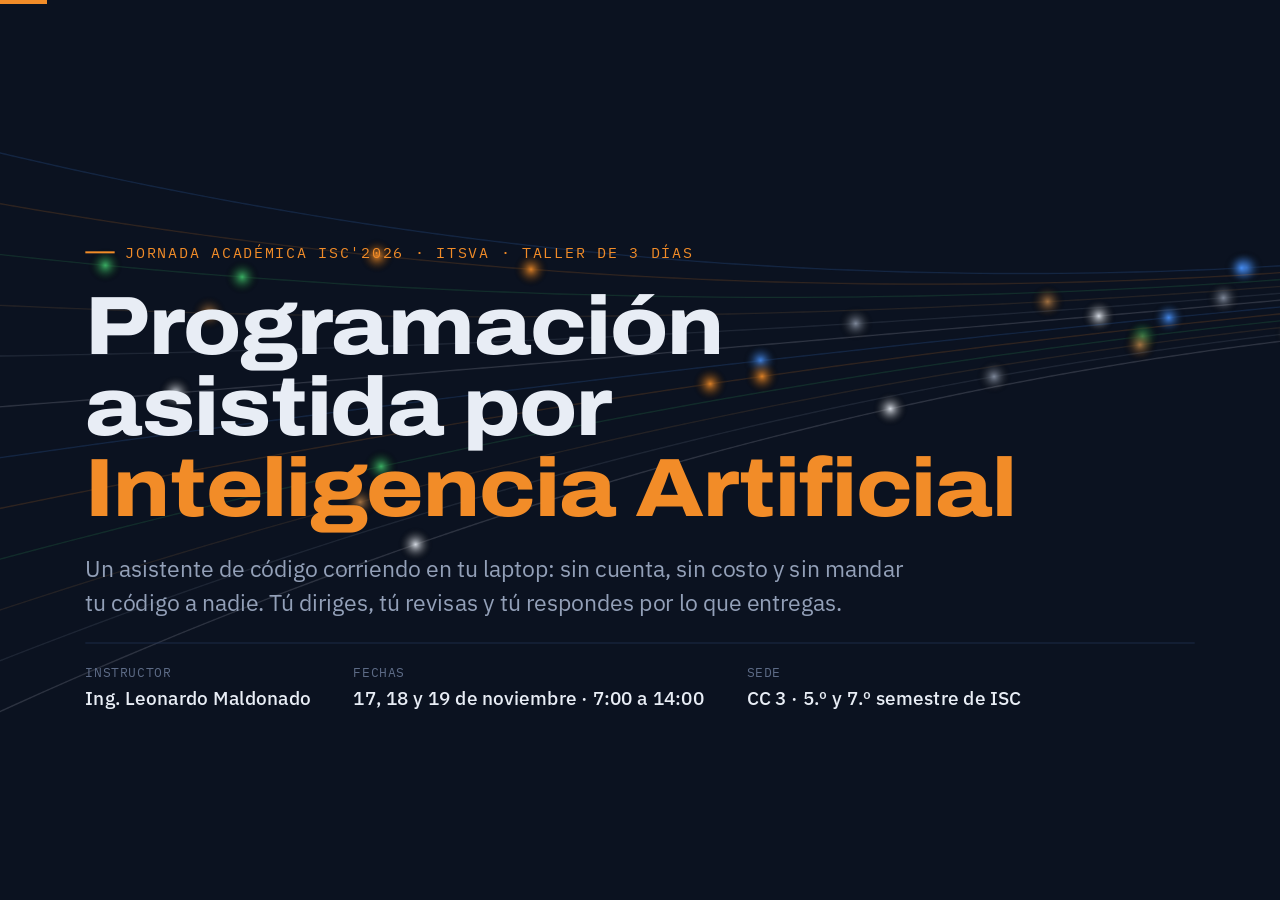
==== commit 80690ba5: "Día 2: observar al modelo en lugar de esperar que lo resuelva Los modelos locales chicos no resuelve" ====
--- a/presentacion.html
+++ b/presentacion.html
@@ -381,13 +381,14 @@
       </ul>
     </div>
     <div class="day r" style="--d:.5s;--c:var(--orange)">
-      <span class="k">Miércoles 18 · Día 2</span><h3>Depurar, refactorizar, probar y asegurar</h3>
+      <span class="k">Miércoles 18 · Día 2</span><h3>Observar a la IA sobre código real</h3>
       <ul>
-        <li class="hot"><b>7:20</b>Depuración guiada · Ejercicio 6</li>
-        <li class="hot"><b>8:30</b>Refactorizar sin romper nada · 7</li>
-        <li class="hot"><b>9:45</b>¿Falla el código o la prueba? · 8</li>
-        <li class="hot"><b>12:00</b>Documentar sin inventar · 9</li>
-        <li class="hot"><b>13:00</b>Seguridad en el navegador · 10</li>
+        <li class="hot"><b>7:20</b>¿Encuentra los cuatro errores? · Ejercicio 6</li>
+        <li class="hot"><b>8:30</b>Refactorizar en pasos pequeños · 7</li>
+        <li class="hot"><b>9:45</b>¿Detecta los bugs o los inventa? · 8</li>
+        <li class="hot"><b>12:00</b>Documentar: cuenta lo que inventa · 9</li>
+        <li class="hot"><b>12:30</b>¿Qué vulnerabilidades ve? · 10</li>
+        <li><b>13:30</b>Comparar modelos: 0.5b vs 1.5b vs 3b</li>
       </ul>
     </div>
     <div class="day r" style="--d:.65s;--c:var(--green)">
@@ -859,16 +860,18 @@
 
 <!-- 23 · DÍA 2 -->
 <section class="slide">
-  <p class="eyebrow r">Día 2 · Código que ya existe</p>
-  <h2 class="h-l r" style="--d:.1s">La IA sobre código ajeno: encontrar, mejorar, probar y asegurar</h2>
+  <p class="eyebrow r">Día 2 · Hoy medimos al modelo</p>
+  <h2 class="h-l r" style="--d:.1s">No esperamos que acierte: registramos qué acierta, qué falla y qué inventa</h2>
   <div class="four">
-    <div class="f r" style="--d:.25s;--c:var(--alert)"><span class="k">Ejercicio 6 · 70 min</span><h3>Depurar</h3><p><span class="mono">e06-debug.js</span> trae <b>cuatro errores</b> sembrados. Un arreglo a la vez, recargando después de cada cambio. Nunca “arréglalo todo”.</p></div>
-    <div class="f r" style="--d:.4s;--c:var(--blue)"><span class="k">Ejercicio 7 · 60 min</span><h3>Refactorizar</h3><p>Mismo comportamiento, mejor código. El reto compara la salida completa, <b>incluido el empate</b> entre Ana y Marta.</p></div>
-    <div class="f r" style="--d:.55s;--c:var(--orange)"><span class="k">Ejercicio 8 · 75 min</span><h3>Probar</h3><p>La IA escribe las pruebas; tú decides si el error está en el código o en la prueba. <b>Tres bugs reales</b>: no ajustes la prueba para que pase.</p></div>
-    <div class="f r" style="--d:.7s;--c:var(--green)"><span class="k">Ejercicio 10 · 60 min</span><h3>Asegurar</h3><p>XSS por innerHTML, eval, credenciales en el código y permisos en localStorage. Demuestras el ataque en el archivo de práctica y lo corriges.</p></div>
-  </div>
-  <p class="body r" style="--d:.9s">Y en medio, el ejercicio 9: documentar <b class="o">sin inventar</b>. La IA promete “valida la entrada” cuando el código no lo hace; tu trabajo es cazar esa afirmación.</p>
-  <aside class="notes">El momento clave del día es en el ejercicio 8, cuando una prueba falla porque el código está mal y no la prueba. Detente ahí. En el 10, la demo de XSS es solo sobre el archivo de práctica; deja claro que no se prueba en sitios ajenos.</aside>
+    <div class="f r" style="--d:.25s;--c:var(--alert)"><span class="k">Ejercicio 6 · 70 min</span><h3>¿Encuentra los 4 errores?</h3><p>Una función por prompt, respuesta de 3 líneas. Marcas cuáles encontró; <b>los que no, los cierras tú</b>.</p></div>
+    <div class="f r" style="--d:.4s;--c:var(--blue)"><span class="k">Ejercicio 7 · 60 min</span><h3>Refactorizar por pasos</h3><p>Un cambio por prompt y el reto después de cada uno. ¿En qué paso <b>rompió la salida sin avisar</b>?</p></div>
+    <div class="f r" style="--d:.55s;--c:var(--orange)"><span class="k">Ejercicio 8 · 75 min</span><h3>¿Bug o invento?</h3><p>Cinco funciones, <b>dos están bien a propósito</b>. ¿Distingue unas de otras o ve errores donde no hay?</p></div>
+    <div class="f r" style="--d:.7s;--c:var(--green)"><span class="k">Ejercicios 9 y 10</span><h3>Docs y seguridad</h3><p>¿Documenta el código o repite el comentario? ¿Cuántas de <b>cinco fallas sembradas</b> ve?</p></div>
+  </div>
+  <div class="loop r" style="--d:.9s">
+    <span>Prompt <b>pequeño</b></span><i>→</i><span>Registra: <b class="g">Acertó</b> · <b class="o">A medias</b> · <b class="a">Falló</b> · <b class="v">Inventó</b></span><i>→</i><span><b>Tú</b> corriges</span><i>→</i><span>El <b>reto</b> verifica</span><i>→</i><span>13:30 · <b>comparamos 0.5b, 1.5b y 3b</b></span>
+  </div>
+  <aside class="notes">El mensaje del día: que la IA falle no es que el ejercicio salió mal; es el dato que medimos. Cada ejercicio trae un recuadro «Observa» y al final de la pestaña Día 2 hay un resumen con conteos que se copia a la bitácora. Al cierre, tabla en el pizarrón: columnas por tamaño de modelo, filas E6 a E10.</aside>
 </section>
 
 <!-- 24 · DÍA 3 -->
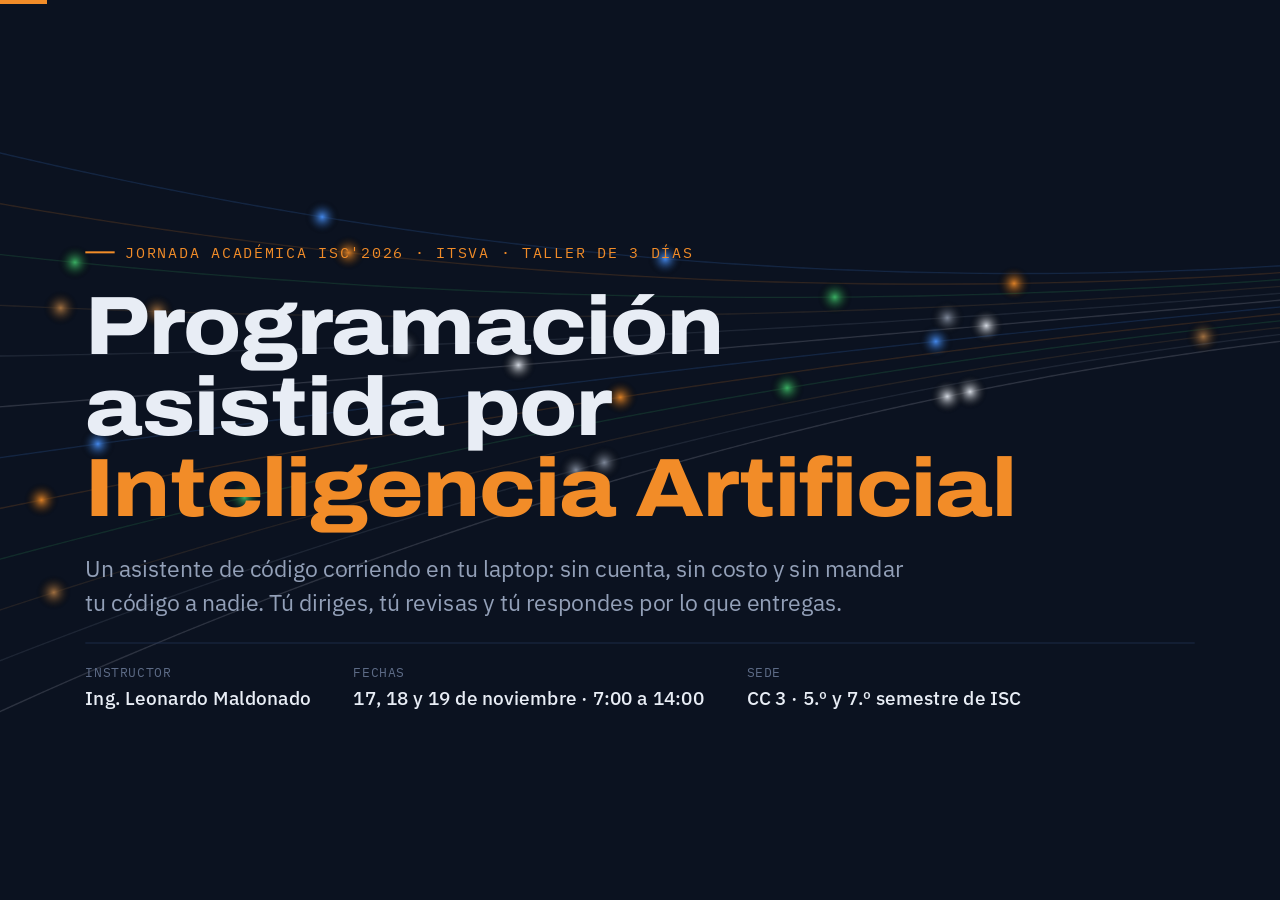
==== commit 8d94f800: "Día 3: proyecto por piezas con registro de observación Mismo enfoque que el día 2: los modelos chico" ====
--- a/presentacion.html
+++ b/presentacion.html
@@ -392,14 +392,14 @@
       </ul>
     </div>
     <div class="day r" style="--d:.65s;--c:var(--green)">
-      <span class="k">Jueves 19 · Día 3</span><h3>Proyecto integrador, límites y ética</h3>
+      <span class="k">Jueves 19 · Día 3</span><h3>Proyecto por partes, límites y ética</h3>
       <ul>
-        <li><b>7:00</b>Flujo de trabajo: planear → por partes → probar</li>
-        <li class="hot"><b>7:30</b>Gestor de tareas v1 · Ejercicio 11</li>
-        <li class="hot"><b>9:45</b>v2: pruebas primero · 12</li>
-        <li class="hot"><b>12:00</b>Alucinaciones, privacidad y ética · 13</li>
-        <li><b>12:45</b>Demos de 3 minutos por equipo</li>
-        <li><b>13:30</b>Cierre y siguientes pasos</li>
+        <li><b>7:00</b>Flujo: planear → una pieza → probar → registrar</li>
+        <li class="hot"><b>7:30</b>Gestor de tareas, una pieza por prompt · Ejercicio 11</li>
+        <li class="hot"><b>9:45</b>¿Sus pruebas atrapan su error? · 12</li>
+        <li class="hot"><b>12:00</b>¿Te corrige o te sigue la corriente? · 13</li>
+        <li><b>12:45</b>Demos: qué pieza le costó más a la IA</li>
+        <li><b>13:30</b>Conclusión: ¿para qué sirve cada modelo?</li>
       </ul>
     </div>
   </div>
@@ -876,18 +876,20 @@
 
 <!-- 24 · DÍA 3 -->
 <section class="slide">
-  <p class="eyebrow r">Día 3 · Proyecto integrador</p>
-  <h2 class="h-l r" style="--d:.1s">Una app completa, pero nunca de un solo jalón</h2>
+  <p class="eyebrow r">Día 3 · Proyecto por partes</p>
+  <h2 class="h-l r" style="--d:.1s">Cinco prompts, cinco piezas: ¿cuáles salen a la primera?</h2>
   <div class="path">
     <div class="wire"></div>
-    <div class="leg r" style="--d:.25s;--c:var(--slate)"><span class="dot">1</span><h3>Plan</h3><p>Pide solo el plan: qué hace cada función, qué recibe, qué estructura tiene una tarea. Máximo 20 líneas. Apruébalo tú.</p></div>
-    <div class="leg r" style="--d:.4s;--c:var(--blue)"><span class="dot">2</span><h3>Almacenamiento</h3><p><span class="mono">cargarTareas</span> y <span class="mono">guardarTareas</span>. Si el JSON está corrupto, devuelve [] sin tronar. Pruébalo en consola.</p></div>
-    <div class="leg r" style="--d:.55s;--c:var(--orange)"><span class="dot">3</span><h3>Operaciones</h3><p>Agregar, completar, borrar. Una pieza, recarga, verifica.</p></div>
-    <div class="leg r" style="--d:.7s;--c:var(--aqua)"><span class="dot">4</span><h3>Interfaz y eventos</h3><p>Pintar la lista con <span class="mono">textContent</span>, nunca innerHTML con el título. Enlazar el formulario.</p></div>
-    <div class="leg r" style="--d:.85s;--c:var(--green)"><span class="dot">5</span><h3>v2: pruebas primero</h3><p>Prioridades y filtros. Primero las pruebas, luego la implementación mínima. Ojo con <span class="mono">completada: false</span>.</p></div>
-  </div>
-  <p class="body r" style="--d:1.05s">Si la IA te entrega todo el archivo de golpe, la regresas a la pieza que ibas: <b class="o">lo que no puedes verificar, no lo puedes entregar</b>. Cierra con demos de 3 minutos: qué hace, qué le pidió a la IA y qué tuvo que corregir.</p>
-  <aside class="notes">El esqueleto está en practicas/proyecto. Revisa en cada equipo que cargarTareas tenga try/catch y que pintarTareas no use innerHTML con texto del usuario: conecta con el ejercicio 10. Prueba rápida: localStorage.setItem('taller-tareas','{roto') y recargar.</aside>
+    <div class="leg r" style="--d:.25s;--c:var(--slate)"><span class="dot">1</span><h3>Plan</h3><p>Solo el plan, máximo 15 líneas. <b>¿Esperó tu aprobación</b> o escribió todo?</p></div>
+    <div class="leg r" style="--d:.4s;--c:var(--blue)"><span class="dot">2</span><h3>Almacenamiento</h3><p><span class="mono">cargarTareas</span> con JSON corrupto: <span class="mono">'{roto'</span> debe dar <span class="mono">[]</span>.</p></div>
+    <div class="leg r" style="--d:.55s;--c:var(--orange)"><span class="dot">3</span><h3>Operaciones</h3><p>Agregar, completar, borrar. Pruebas en la consola antes de la interfaz.</p></div>
+    <div class="leg r" style="--d:.7s;--c:var(--aqua)"><span class="dot">4</span><h3>Interfaz</h3><p><span class="mono">textContent</span>, nunca innerHTML con el título. Lo aprendimos en el ejercicio 10.</p></div>
+    <div class="leg r" style="--d:.85s;--c:var(--alert)"><span class="dot">5</span><h3>Eventos</h3><p>La que conecta todo y <b>la que más falla</b>. Si falla dos veces, la escribes tú.</p></div>
+  </div>
+  <div class="loop r" style="--d:1.05s">
+    <span>Una <b>pieza</b></span><i>→</i><span>Prueba en <b>consola</b></span><i>→</i><span>Registra en <b>Observa</b></span><i>→</i><span>v2: <b>¿sus pruebas atrapan su error?</b></span><i>→</i><span>Demos: <b>qué pieza costó más</b></span>
+  </div>
+  <aside class="notes">El esqueleto está en practicas/proyecto. Igual que ayer: que la IA falle es el dato. Si una pieza falla dos veces, la escriben ellos (la solución de referencia está en modo instructor) y la marcan como «Falló». Patrón típico: 2 y 3 salen, 5 falla. En la v2, lo valioso es ver que el modelo puede pasar sus propias pruebas con el bug adentro si no pensó en probar completada: false.</aside>
 </section>
 
 <!-- 25 · USO RESPONSABLE -->
